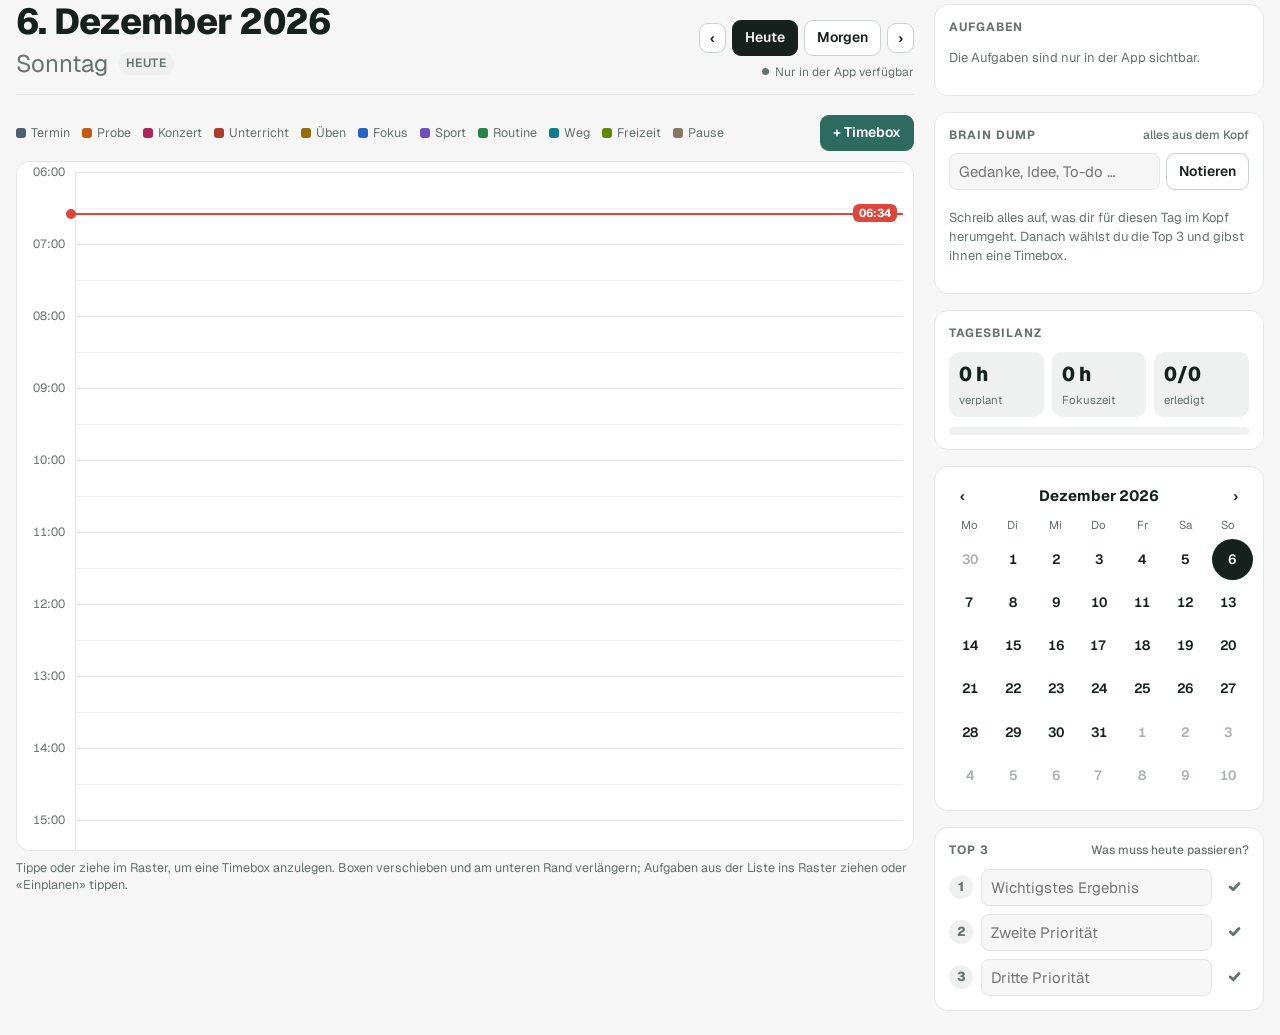
==== planer.html @ 7496f607 "Zentrale: Reiter Briefing und Planer (Timeboxing) Co-Authored-By: Claude Opus 5.5 <noreply@anthropic" ====
<!doctype html><html lang="de-CH"><head><meta charset=utf8><meta name=viewport content="width=device-width,initial-scale=1,viewport-fit=cover"><style>:root{color-scheme:light;box-sizing:border-box;padding-top:env(safe-area-inset-top,0px);padding-bottom:env(safe-area-inset-bottom,0px)}html{scroll-padding-top:env(safe-area-inset-top,0px)}body{margin:0;padding:0;font:14px -apple-system,BlinkMacSystemFont,sans-serif;background:#fff;color:#000}img{max-width:100%}[hidden]:not([hidden=until-found i]){display:none!important}</style></head><body>
<title>Planer</title>
<meta name="claude:viewport-fit-sides" content="cover">
<link rel="stylesheet" href="https://fonts.googleapis.com/css2?family=Geist:wght@400;500;600;700;800&display=swap">
<style>
/* Layout: Kalender-Spalte (Tagesraster) links, Planungs-Spalte (Prioritäten, Aufgaben, Bilanz) rechts; mobil gestapelt */
:root{
  --bg:#f5f4f2; --panel:#ffffff; --panel-2:#efedea; --line:#e4e1dc; --line-strong:#cdc8c0;
  --fg:#1d1b18; --muted:#776f66; --accent:#d9661c; --accent-fg:#ffffff; --now:#e0443a; --ring:#2f6fd6;
  --k-termin:#c55a12; --k-termin-bg:#fbe5d2;
  --k-fokus:#2563c9;  --k-fokus-bg:#dde8fb;
  --k-admin:#6d4fc0;  --k-admin-bg:#e9e2f8;
  --k-routine:#26814b;--k-routine-bg:#d8efe0;
  --k-pause:#86785f;  --k-pause-bg:#eee7da;
  --k-weg:#0e7d8c;    --k-weg-bg:#d4edf0;
  --k-konzert:#b0245a;--k-konzert-bg:#f7dbe6;
  --k-ueben:#946c00;  --k-ueben-bg:#f6ebc6;
  --k-unterricht:#b03a2e;--k-unterricht-bg:#f8dcd8;
  --k-freizeit:#5f8a00;--k-freizeit-bg:#e6f2c8;
  --k-kalender:#4f5d75;--k-kalender-bg:#e3e7ee;
  --p1:#d1453b; --p2:#e08a1e; --p3:#3a78d6;
  --shadow:0 10px 40px rgba(30,20,10,.18);
  --f-ui:-apple-system,"SF Pro Text",BlinkMacSystemFont,"Figtree","Segoe UI",system-ui,sans-serif;
  --f-display:"Figtree",-apple-system,"SF Pro Display",system-ui,sans-serif;
}
@media (prefers-color-scheme: dark){:root:not([data-theme="light"]){
  --bg:#1b1918; --panel:#232120; --panel-2:#2c2927; --line:#34302e; --line-strong:#4a4441;
  --fg:#f3efea; --muted:#9d958c; --accent:#f08a3e; --accent-fg:#1b1918; --now:#ff5a4c; --ring:#7fb0ff;
  --k-termin:#f59e52; --k-termin-bg:#47301d;
  --k-fokus:#86b4ff;  --k-fokus-bg:#1f2e4a;
  --k-admin:#b9a2f7;  --k-admin-bg:#33294d;
  --k-routine:#74d39b;--k-routine-bg:#1c3727;
  --k-pause:#d2c4aa;  --k-pause-bg:#38322a;
  --k-weg:#5ccfdb;    --k-weg-bg:#163a3e;
  --k-konzert:#ff8db4;--k-konzert-bg:#4a1f31;
  --k-ueben:#f2c94c;  --k-ueben-bg:#3d3216;
  --k-unterricht:#ff8a7a;--k-unterricht-bg:#4a221d;
  --k-freizeit:#b8e05a;--k-freizeit-bg:#2f3a16;
  --k-kalender:#aebbd3;--k-kalender-bg:#2a3140;
  --p1:#ff6b60; --p2:#f5a742; --p3:#7fb0ff;
  --shadow:0 10px 40px rgba(0,0,0,.5);
  color-scheme:dark;
}}
:root[data-theme="dark"]{
  --bg:#1b1918; --panel:#232120; --panel-2:#2c2927; --line:#34302e; --line-strong:#4a4441;
  --fg:#f3efea; --muted:#9d958c; --accent:#f08a3e; --accent-fg:#1b1918; --now:#ff5a4c; --ring:#7fb0ff;
  --k-termin:#f59e52; --k-termin-bg:#47301d;
  --k-fokus:#86b4ff;  --k-fokus-bg:#1f2e4a;
  --k-admin:#b9a2f7;  --k-admin-bg:#33294d;
  --k-routine:#74d39b;--k-routine-bg:#1c3727;
  --k-pause:#d2c4aa;  --k-pause-bg:#38322a;
  --k-weg:#5ccfdb;    --k-weg-bg:#163a3e;
  --k-konzert:#ff8db4;--k-konzert-bg:#4a1f31;
  --k-ueben:#f2c94c;  --k-ueben-bg:#3d3216;
  --k-unterricht:#ff8a7a;--k-unterricht-bg:#4a221d;
  --k-freizeit:#b8e05a;--k-freizeit-bg:#2f3a16;
  --k-kalender:#aebbd3;--k-kalender-bg:#2a3140;
  --p1:#ff6b60; --p2:#f5a742; --p3:#7fb0ff;
  --shadow:0 10px 40px rgba(0,0,0,.5);
  color-scheme:dark;
}
*{box-sizing:border-box}
html,body{background:var(--bg);color:var(--fg)}
body{font-family:var(--f-ui);font-size:15px;line-height:1.4;
  padding-left:max(16px,env(safe-area-inset-left,0px));padding-right:max(16px,env(safe-area-inset-right,0px));padding-block:16px 40px}
button,input,textarea,select{font:inherit;color:inherit}
button{cursor:pointer}
:focus-visible{outline:2px solid var(--ring);outline-offset:2px}
.tnum{font-variant-numeric:tabular-nums}

.app{max-width:1320px;margin:0 auto;display:grid;gap:20px;
  grid-template-columns:minmax(0,1fr);grid-template-areas:"head" "prio" "plan" "side"}
@media (min-width:900px){
  .app{grid-template-columns:minmax(0,1fr) 330px;grid-template-areas:"head side" "plan side";grid-template-rows:auto 1fr;align-items:start}
  .prio-slot-mobile{display:none}
}

.head{grid-area:head;display:flex;flex-wrap:wrap;align-items:flex-end;justify-content:space-between;gap:12px 20px;padding-bottom:14px;border-bottom:1px solid var(--line)}
.date-big{font-family:var(--f-display);font-weight:800;font-size:clamp(30px,5vw,46px);letter-spacing:-.02em;line-height:1.02;margin:0;text-wrap:balance}
.weekday{font-size:clamp(18px,2.4vw,24px);color:var(--muted);margin-top:6px;display:flex;align-items:center;gap:10px;flex-wrap:wrap}
.chip{font-size:12px;font-weight:600;letter-spacing:.04em;text-transform:uppercase;padding:3px 8px;border-radius:999px;background:var(--panel-2);color:var(--muted)}
.chip.tomorrow{background:var(--k-termin-bg);color:var(--k-termin)}
.nav{display:flex;gap:6px;align-items:center;flex-wrap:wrap}
.btn{border:1px solid var(--line-strong);background:var(--panel);border-radius:9px;padding:7px 12px;font-weight:600;font-size:14px}
.btn:hover{background:var(--panel-2)}
.btn.icon{padding:7px 10px;line-height:1}
.btn.primary{background:var(--accent);border-color:var(--accent);color:var(--accent-fg)}
.btn.primary:hover{filter:brightness(1.06);background:var(--accent)}
.btn.ghost{border-color:transparent;background:transparent}
.btn.ghost:hover{background:var(--panel-2)}
.btn.danger{color:var(--now)}
.btn.active{background:var(--fg);color:var(--bg);border-color:var(--fg)}
.sync{font-size:12px;color:var(--muted);display:flex;align-items:center;gap:6px;width:100%;justify-content:flex-end}
.sync i{width:7px;height:7px;border-radius:50%;background:var(--k-routine);display:inline-block}
.sync.saving i{background:var(--k-termin)} .sync.local i{background:var(--muted)}

/* Tagesraster */
.plan{grid-area:plan;min-width:0}
.plan-bar{display:flex;justify-content:space-between;align-items:center;gap:10px;flex-wrap:wrap;margin-bottom:10px}
.legend{display:flex;gap:12px;flex-wrap:wrap;font-size:12.5px;color:var(--muted)}
.legend span{display:inline-flex;align-items:center;gap:5px}
.legend b{width:10px;height:10px;border-radius:3px;display:inline-block}
.tl-scroll{background:var(--panel);border:1px solid var(--line);border-radius:14px;position:relative}
@media (min-width:900px){.tl-scroll{height:calc(100dvh - 210px);min-height:440px;overflow-y:auto;overscroll-behavior:contain}}
.tl{display:grid;grid-template-columns:58px minmax(0,1fr);position:relative;padding:10px 10px 14px 0}
.hours{position:relative}
.hours div{position:absolute;right:10px;font-size:12px;color:var(--muted);transform:translateY(-50%)}
.area{position:relative;border-left:1px solid var(--line);
  background-image:linear-gradient(to bottom,var(--line) 1px,transparent 1px),linear-gradient(to bottom,transparent 0,transparent 50%,var(--panel-2) 50%,var(--panel-2) calc(50% + 1px),transparent calc(50% + 1px));
  background-size:100% var(--hour),100% var(--hour);cursor:cell;touch-action:pan-y}
.area.drop{outline:2px dashed var(--accent);outline-offset:-2px}
.box{position:absolute;border-radius:7px;padding:4px 8px 4px 11px;overflow:hidden;cursor:grab;user-select:none;
  background:var(--kbg);color:var(--kc);border:1px solid color-mix(in srgb,var(--kc) 22%,transparent);
  display:flex;flex-direction:column;gap:1px;transition:box-shadow .15s}
.box::before{content:"";position:absolute;left:3px;top:4px;bottom:4px;width:3px;border-radius:2px;background:var(--kc)}
.box:hover{box-shadow:0 2px 10px rgba(0,0,0,.12)}
.box.dragging{cursor:grabbing;box-shadow:var(--shadow);z-index:5;opacity:.95}
.box.k-termin{--kc:var(--k-termin);--kbg:var(--k-termin-bg)}
.box.k-fokus{--kc:var(--k-fokus);--kbg:var(--k-fokus-bg)}
.box.k-admin{--kc:var(--k-admin);--kbg:var(--k-admin-bg)}
.box.k-routine{--kc:var(--k-routine);--kbg:var(--k-routine-bg)}
.box.k-konzert{--kc:var(--k-konzert);--kbg:var(--k-konzert-bg)}
.box.k-ueben{--kc:var(--k-ueben);--kbg:var(--k-ueben-bg)}
.box.k-unterricht{--kc:var(--k-unterricht);--kbg:var(--k-unterricht-bg)}
.box.k-kalender{--kc:var(--k-kalender);--kbg:var(--k-kalender-bg)}
.box.k-freizeit{--kc:var(--k-freizeit);--kbg:var(--k-freizeit-bg)}
.box.k-weg{--kc:var(--k-weg);--kbg:var(--k-weg-bg)}
.box.k-pause{--kc:var(--k-pause);--kbg:var(--k-pause-bg);background-image:repeating-linear-gradient(135deg,transparent 0 6px,color-mix(in srgb,var(--kc) 10%,transparent) 6px 7px)}
.box .row1{display:flex;align-items:flex-start;gap:6px;min-width:0}
.box .t{font-weight:700;font-size:14px;line-height:1.25;min-width:0;overflow:hidden;text-overflow:ellipsis;flex:1}
.box .tm{font-size:12.5px;opacity:.85;white-space:nowrap}
.box.short{flex-direction:row;align-items:center;gap:8px;padding-block:0}
.box.short .row1{flex:1;align-items:center}
.box.short .t{white-space:nowrap;font-size:13px}
.box.short .tm{font-size:11.5px}
.box.done .t{text-decoration:line-through;opacity:.65}
.box.done{filter:saturate(.6)}
.chk{flex:none;width:17px;height:17px;border-radius:50%;border:1.6px solid var(--kc);background:transparent;padding:0;display:grid;place-items:center;margin-top:1px}
.box.short .chk{margin-top:0;width:15px;height:15px}
.chk svg{width:10px;height:10px;opacity:0}
.box.done .chk{background:var(--kc)} .box.done .chk svg{opacity:1;color:var(--kbg)}
.rz,.rzt{position:absolute;left:0;right:0;height:9px;cursor:ns-resize;z-index:2}
.rz{bottom:-2px}.rzt{top:-2px}
.rz::after{content:"";position:absolute;left:50%;bottom:3px;width:22px;height:3px;margin-left:-11px;border-radius:2px;background:var(--kc);opacity:0;transition:opacity .15s}
.box:hover .rz::after{opacity:.55}
.box .x{position:absolute;top:3px;right:3px;width:20px;height:20px;border:0;border-radius:6px;background:var(--panel);color:var(--kc);font-size:13px;line-height:20px;padding:0;opacity:0;transition:opacity .15s;z-index:3}
.box:hover .x,.box:focus-within .x{opacity:.9}
.box .x:hover{opacity:1;background:var(--now);color:#fff}
.box.short .x{top:50%;margin-top:-10px}
@media (hover:none){.box .x{display:none}}
.sel{position:absolute;left:4px;right:4px;border-radius:7px;background:color-mix(in srgb,var(--accent) 18%,transparent);border:1.5px dashed var(--accent);pointer-events:none;font-size:12px;font-weight:700;color:var(--accent);padding:3px 8px}
.now{position:absolute;left:-5px;right:0;height:0;border-top:2px solid var(--now);pointer-events:none;z-index:4}
.now::before{content:"";position:absolute;left:-5px;top:-6px;width:10px;height:10px;border-radius:50%;background:var(--now)}
.now-lbl{position:absolute;right:6px;transform:translateY(-50%);font-size:11.5px;font-weight:700;color:#fff;background:var(--now);border-radius:6px;padding:1px 6px;z-index:4}
.allday{display:flex;flex-wrap:wrap;gap:6px;align-items:center;margin-bottom:10px;font-size:13px}
.allday b{font-size:11.5px;letter-spacing:.06em;text-transform:uppercase;color:var(--muted);font-weight:700;margin-right:2px}
.allday span{background:var(--k-kalender-bg);color:var(--k-kalender);border-radius:6px;padding:3px 8px;font-weight:600}
.box .tt{font-size:10px;font-weight:800;letter-spacing:.05em;opacity:.7;flex:none;margin-top:2px}
.box.short .tt{margin-top:0}
.hint{font-size:12.5px;color:var(--muted);margin-top:8px}

/* Seitenspalte */
.side{grid-area:side;display:flex;flex-direction:column;gap:16px;min-width:0}
@media (min-width:900px){.side{position:sticky;top:env(safe-area-inset-top,0px)}}
.card{background:var(--panel);border:1px solid var(--line);border-radius:14px;padding:14px}
.card h2{font-size:12px;letter-spacing:.08em;text-transform:uppercase;color:var(--muted);margin:0 0 10px;font-weight:700;display:flex;justify-content:space-between;align-items:center;gap:8px}
.card h2 small{letter-spacing:0;text-transform:none;font-weight:500;font-size:12px}
.mini{display:grid;grid-template-columns:repeat(7,1fr);gap:2px;text-align:center}
.mini .wd{font-size:11.5px;color:var(--muted);padding-bottom:4px}
.mini button{border:0;background:transparent;border-radius:50%;aspect-ratio:1;max-width:100%;font-size:13.5px;font-weight:600;position:relative;padding:0}
.mini button:hover{background:var(--panel-2)}
.mini button.out{color:var(--muted);opacity:.55}
.mini button.today{color:var(--now)}
.mini button.sel{background:var(--fg);color:var(--bg)}
.mini button.has::after{content:"";position:absolute;left:50%;bottom:3px;width:4px;height:4px;margin-left:-2px;border-radius:50%;background:var(--accent)}
.mini button.sel.has::after{background:var(--bg)}
.mini-head{display:flex;justify-content:space-between;align-items:center;margin-bottom:6px;font-weight:700}

.prio-list{display:flex;flex-direction:column;gap:8px}
.prio{display:flex;align-items:center;gap:8px}
.prio .n{flex:none;width:24px;height:24px;border-radius:50%;display:grid;place-items:center;font-weight:800;font-size:13px;background:var(--panel-2);color:var(--muted)}
.prio.filled .n{background:var(--accent);color:var(--accent-fg)}
.prio.done .n{background:var(--k-routine);color:var(--panel)}
.prio input[type=text]{flex:1;min-width:0;border:1px solid var(--line);background:var(--bg);border-radius:8px;padding:7px 9px}
.prio.done input[type=text]{text-decoration:line-through;color:var(--muted)}
.mini-act{border:0;background:transparent;color:var(--muted);border-radius:7px;padding:5px 7px;font-size:12.5px;font-weight:600;white-space:nowrap}
.mini-act:hover{background:var(--panel-2);color:var(--fg)}
.mini-act svg{width:15px;height:15px;vertical-align:-3px}

.tasks{display:flex;flex-direction:column;gap:2px;max-height:330px;overflow-y:auto;margin:0 -6px;padding:0 6px}
.tbox{max-height:min(520px,60vh);overflow-y:auto;margin:0 -6px;padding:0 6px}
.tsearch{display:flex;gap:6px;margin-bottom:8px}
.tsearch input{flex:1;min-width:0;border:1px solid var(--line);background:var(--bg);border-radius:8px;padding:7px 9px}
.tgrp{border-top:1px solid var(--line)}
.tgrp:first-child{border-top:0}
.tgrp summary{list-style:none;cursor:pointer;display:flex;justify-content:space-between;align-items:center;gap:8px;padding:8px 2px;font-weight:700;font-size:13.5px;position:sticky;top:0;background:var(--panel);z-index:1}
.tgrp summary::-webkit-details-marker{display:none}
.tgrp summary::before{content:"›";display:inline-block;width:10px;color:var(--muted);transition:transform .15s}
.tgrp[open] summary::before{transform:rotate(90deg)}
.tgrp summary b{flex:1;font-weight:700}
.tgrp summary small{color:var(--muted);font-weight:600;font-size:12px}
.tgrp.due summary b{color:var(--now)}
.tgrp .task{padding-left:14px}
.task .meta .sec{color:var(--muted)}
.task{display:flex;align-items:center;gap:8px;padding:7px 4px;border-bottom:1px solid var(--line);min-width:0}
.task:last-child{border-bottom:0}
.task[draggable=true]{cursor:grab}
.task .flag{flex:none;width:8px;height:8px;border-radius:50%;background:var(--line-strong)}
.task .flag.p1{background:var(--p1)}.task .flag.p2{background:var(--p2)}.task .flag.p3{background:var(--p3)}
.task .tx{flex:1;min-width:0}
.task .tx div{overflow:hidden;text-overflow:ellipsis;white-space:nowrap;font-size:14px}
.task .meta{font-size:11.5px;color:var(--muted)}
.task .meta .od{color:var(--now);font-weight:600}
.task.planned .tx div{color:var(--muted)}
.ok-tag{font-size:11.5px;font-weight:700;color:var(--k-routine);white-space:nowrap}
.note{font-size:13px;color:var(--muted);line-height:1.45}
.note.err{color:var(--fg)}
.note .btn{margin-top:8px}
.dump-add{display:flex;gap:6px;margin-bottom:6px}
.dump-add input{flex:1;min-width:0;border:1px solid var(--line);background:var(--bg);border-radius:8px;padding:7px 9px}

.stats{display:grid;grid-template-columns:repeat(3,1fr);gap:8px}
.stat{background:var(--panel-2);border-radius:10px;padding:8px 10px}
.stat b{display:block;font-size:20px;font-weight:800;font-family:var(--f-display)}
.stat span{font-size:11.5px;color:var(--muted)}
.bar{display:flex;height:8px;border-radius:4px;overflow:hidden;background:var(--panel-2);margin-top:10px}
.bar i{display:block;height:100%}

/* Editor */
.ov{position:fixed;inset:0;background:rgba(10,8,6,.42);display:grid;place-items:center;z-index:50;
  padding:max(16px,env(safe-area-inset-top,0px)) max(16px,env(safe-area-inset-right,0px)) max(16px,env(safe-area-inset-bottom,0px)) max(16px,env(safe-area-inset-left,0px))}
.sheet{background:var(--panel);border:1px solid var(--line);border-radius:16px;box-shadow:var(--shadow);width:100%;max-width:440px;padding:18px;display:flex;flex-direction:column;gap:12px;max-height:100%;overflow-y:auto}
.sheet h3{margin:0;font-family:var(--f-display);font-size:19px}
.sheet label{font-size:12px;font-weight:700;letter-spacing:.06em;text-transform:uppercase;color:var(--muted);display:block;margin-bottom:4px}
.sheet input[type=text],.sheet input[type=time],.sheet textarea{width:100%;border:1px solid var(--line-strong);background:var(--bg);border-radius:9px;padding:9px 10px}
.sheet textarea{min-height:64px;resize:vertical}
.two{display:grid;grid-template-columns:1fr 1fr;gap:10px}
.kinds{display:flex;flex-wrap:wrap;gap:6px}
.kinds button{border:1.5px solid var(--line-strong);background:var(--bg);border-radius:999px;padding:5px 11px;font-size:13px;font-weight:600;display:inline-flex;align-items:center;gap:6px}
.kinds button b{width:9px;height:9px;border-radius:50%}
.kinds button[aria-pressed=true]{border-color:var(--fg);background:var(--panel-2)}
.sheet .acts{display:flex;justify-content:space-between;gap:8px;flex-wrap:wrap;margin-top:4px}
.sheet .acts div{display:flex;gap:8px}
.dur{font-size:12.5px;color:var(--muted)}
.check-row{display:flex;align-items:center;gap:8px;font-size:14px}
.toast .undo{margin-left:12px;background:transparent;border:0;color:var(--accent);font-weight:800;padding:0}
.quick{display:flex;flex-wrap:wrap;gap:6px;align-items:center}
.quick span{font-size:12px;color:var(--muted);min-width:64px}
.quick button{border:1px solid var(--line-strong);background:var(--bg);border-radius:7px;padding:4px 9px;font-size:13px;font-weight:600}
.quick button:hover{background:var(--panel-2)}
.toast{position:fixed;left:50%;transform:translateX(-50%);bottom:calc(20px + env(safe-area-inset-bottom,0px));background:var(--fg);color:var(--bg);padding:9px 14px;border-radius:10px;font-size:14px;font-weight:600;z-index:60;box-shadow:var(--shadow);max-width:calc(100% - 32px)}
@media (prefers-reduced-motion:reduce){*{transition:none!important}}

/* Morgenbriefing (über dem Raster) */
.brief{background:var(--panel);border:1px solid var(--line);border-radius:14px;margin-bottom:16px;overflow:hidden}
.brief-head{display:flex;align-items:flex-start;gap:12px;padding:16px 16px 12px;cursor:pointer}
.brief-head .lbl{font-size:12px;letter-spacing:.08em;text-transform:uppercase;color:var(--accent);font-weight:800;margin-bottom:4px}
.brief-head h2{font-family:var(--f-display);font-size:clamp(19px,2.4vw,24px);font-weight:800;letter-spacing:-.01em;line-height:1.2;margin:0;text-wrap:balance}
.brief-head p{margin:6px 0 0;color:var(--muted);font-size:14px;line-height:1.45}
.brief-tog{flex:none;border:0;background:var(--panel-2);border-radius:8px;width:30px;height:30px;font-size:15px;color:var(--muted);transition:transform .15s}
.brief.closed .brief-tog{transform:rotate(-90deg)}
.brief.closed .brief-body{display:none}
.brief-body{padding:0 16px 16px;display:flex;flex-direction:column;gap:16px}
.parts{display:grid;grid-template-columns:repeat(3,minmax(0,1fr));gap:10px}
.part{background:var(--panel-2);border-radius:10px;padding:10px 12px}
.part b{display:block;font-size:13px;margin-bottom:3px}
.part span{font-size:13px;color:var(--muted);line-height:1.4}
@media (max-width:640px){.parts{grid-template-columns:1fr}}
.brief h3{font-size:12px;letter-spacing:.08em;text-transform:uppercase;color:var(--muted);margin:0 0 6px;font-weight:700;display:flex;justify-content:space-between;align-items:center;gap:8px}
.brief h3 small{letter-spacing:0;text-transform:none;font-weight:500}
.bitem{display:flex;align-items:flex-start;gap:10px;padding:9px 0;border-top:1px solid var(--line)}
.bitem:first-of-type{border-top:0}
.bitem .src{flex:none;font-size:10.5px;font-weight:800;letter-spacing:.05em;border-radius:5px;padding:2px 6px;margin-top:2px;background:var(--k-admin-bg);color:var(--k-admin)}
.bitem .src.td{background:var(--k-termin-bg);color:var(--k-termin)}
.bitem .tx{flex:1;min-width:0}
.bitem .tx b{display:block;font-size:14.5px;font-weight:600}
.bitem .tx span{display:block;font-size:13px;color:var(--muted);line-height:1.4;margin-top:2px}
.bitem .tx span .due{display:inline;margin:0}
.bitem .tx a{color:var(--muted);text-decoration:underline;text-decoration-color:var(--line-strong);text-underline-offset:2px}
.bitem .due{color:var(--now);font-weight:600}
.bitem.planned .tx b{color:var(--muted)}
.bitem .acts2{display:flex;gap:2px;flex:none;align-items:center}
.brief-cta{display:flex;flex-wrap:wrap;gap:8px;align-items:center;background:var(--k-fokus-bg);border-radius:12px;padding:12px 14px}
.brief-cta p{flex:1;min-width:200px;margin:0;font-size:13.5px;color:var(--fg);line-height:1.45}
.pills{display:flex;flex-wrap:wrap;gap:6px}
.pills span{font-size:12.5px;background:var(--panel-2);border-radius:6px;padding:3px 8px;color:var(--muted)}
.pills span b{color:var(--fg);font-weight:600}
.brief-meta{font-size:12px;color:var(--muted)}
/* App «Zentrale»: gleiche Grundfarben und Schrift wie die übrigen Reiter */
:root{--bg:#f5f6f5;--panel:#fff;--panel-2:#eef1ef;--line:#e2e7e4;--line-strong:#cbd3cf;--fg:#16201c;--muted:#66726d;--accent:#2c6b5e;--accent-fg:#fff;
  --f-ui:"Geist",ui-sans-serif,system-ui,-apple-system,sans-serif;--f-display:"Geist",ui-sans-serif,system-ui,-apple-system,sans-serif}
@media (prefers-color-scheme: dark){:root:not([data-theme="light"]){--bg:#101513;--panel:#161c1a;--panel-2:#1d2522;--line:#24302c;--line-strong:#34413c;--fg:#e5ebe8;--muted:#8d9894;--accent:#7cc0ae;--accent-fg:#101513}}
body{padding-block:4px 24px}
.date-big{font-size:clamp(24px,4vw,36px)}
body.v-brief .plan-bar,body.v-brief #allday,body.v-brief .tl-scroll,body.v-brief #hint,body.v-brief .side{display:none!important}
body.v-brief .app{grid-template-columns:minmax(0,1fr);grid-template-areas:"head" "plan";max-width:860px}
body.v-plan #brief{display:none}
</style>

<div class="app">
  <header class="head">
    <div>
      <h1 class="date-big tnum" id="dateBig"></h1>
      <div class="weekday"><span id="weekday"></span><span class="chip" id="dayChip" hidden></span></div>
    </div>
    <div style="display:flex;flex-direction:column;gap:8px;align-items:flex-end">
      <div class="nav">
        <button class="btn icon" id="prevDay" aria-label="Vorheriger Tag">‹</button>
        <button class="btn" id="goToday">Heute</button>
        <button class="btn" id="goTomorrow">Morgen</button>
        <button class="btn icon" id="nextDay" aria-label="Nächster Tag">›</button>
      </div>
      <div class="sync local" id="sync"><i></i><span>Lokal gespeichert</span></div>
    </div>
  </header>

  <div class="prio-slot-mobile" style="grid-area:prio"></div>

  <section class="plan">
    <div id="brief"></div>
    <div class="plan-bar">
      <div class="legend" id="legend"></div>
      <div style="display:flex;gap:6px">
        <button class="btn ghost" id="copyRoutines" hidden>Routinen vom Vortag</button>
        <button class="btn primary" id="newBox">+ Timebox</button>
      </div>
    </div>
    <div class="allday" id="allday" hidden></div>
    <div class="tl-scroll" id="tlScroll">
      <div class="tl">
        <div class="hours" id="hours"></div>
        <div class="area" id="area"></div>
      </div>
    </div>
    <p class="hint" id="hint">Tippe oder ziehe im Raster, um eine Timebox anzulegen. Boxen verschieben und am unteren Rand verlängern; Aufgaben aus der Liste ins Raster ziehen oder «Einplanen» tippen.</p>
  </section>

  <aside class="side">
    <div class="card">
      <h2>Aufgaben <small id="taskInfo"></small></h2>
      <div id="taskBody"><p class="note">Aufgaben werden geladen …</p></div>
    </div>
    <div class="card">
      <h2>Brain Dump <small>alles aus dem Kopf</small></h2>
      <form class="dump-add" id="dumpForm"><input type="text" id="dumpNew" placeholder="Gedanke, Idee, To-do …" autocomplete="off"><button class="btn" type="submit">Notieren</button></form>
      <div class="tasks" id="dumpList"></div>
    </div>
    <div class="card">
      <h2>Tagesbilanz</h2>
      <div class="stats" id="stats"></div>
      <div class="bar" id="statBar"></div>
    </div>
    <div class="card">
      <div class="mini-head"><button class="btn ghost icon" id="mPrev" aria-label="Vorheriger Monat">‹</button><span id="mTitle"></span><button class="btn ghost icon" id="mNext" aria-label="Nächster Monat">›</button></div>
      <div class="mini" id="mini"></div>
    </div>
    <div class="prio-slot-desk"></div>
    <div class="card" id="prioCard">
      <h2>Top 3 <small>Was muss heute passieren?</small></h2>
      <div class="prio-list" id="prioList"></div>
    </div>
  </aside>
</div>

<div class="ov" id="ov" hidden>
  <form class="sheet" id="sheet" role="dialog" aria-modal="true" aria-labelledby="edHead">
    <h3 id="edHead">Timebox</h3>
    <div><label for="edTitle">Titel</label><input type="text" id="edTitle" autocomplete="off" placeholder="z. B. Probe Ale8tung vorbereiten"></div>
    <div class="two">
      <div><label for="edStart">Beginn</label><input type="time" id="edStart" step="300"></div>
      <div><label for="edEnd">Ende</label><input type="time" id="edEnd" step="300"></div>
    </div>
    <div class="dur tnum" id="edDur"></div>
    <div class="quick" id="edMove"><span>Verschieben</span><button type="button" data-mv="-60">−1 h</button><button type="button" data-mv="-15">−15</button><button type="button" data-mv="15">+15</button><button type="button" data-mv="60">+1 h</button></div>
    <div class="quick" id="edLen"><span>Dauer</span><button type="button" data-len="15">15′</button><button type="button" data-len="30">30′</button><button type="button" data-len="45">45′</button><button type="button" data-len="60">1 h</button><button type="button" data-len="90">1½ h</button><button type="button" data-len="120">2 h</button></div>
    <div><label>Art</label><div class="kinds" id="edKinds"></div></div>
    <div><label for="edNote">Notiz</label><textarea id="edNote" placeholder="Was genau ist das Ergebnis dieser Box?"></textarea></div>
    <label class="check-row" style="text-transform:none;letter-spacing:0;font-weight:500;color:var(--fg);font-size:14px"><input type="checkbox" id="edDone"> Erledigt</label>
    <div id="edTodo" hidden></div>
    <div class="acts">
      <div><button type="button" class="btn danger ghost" id="edDel">Löschen</button><button type="button" class="btn ghost" id="edDup">Duplizieren</button></div>
      <div><button type="button" class="btn" id="edCancel">Abbrechen</button><button type="submit" class="btn primary" id="edSave">Speichern</button></div>
    </div>
  </form>
</div>
<div class="toast" id="toast" hidden></div>

<script>
(() => {
const VIEW = new URLSearchParams(location.search).get('v') === 'brief' ? 'brief' : 'plan';
document.body.classList.add('v-' + VIEW);
const P = window.parent !== window ? window.parent : null;
const ST = P && P.Store ? P.Store : null;
const notify = () => { try { P && P.dispatchEvent(new CustomEvent('store:change', {detail: {from: VIEW}})); } catch(_) {} };
const KINDS = [
  {id:'kalender', label:'Termin'},
  {id:'termin', label:'Probe'},
  {id:'konzert', label:'Konzert'},
  {id:'unterricht', label:'Unterricht'},
  {id:'ueben', label:'Üben'},
  {id:'fokus', label:'Fokus'},
  {id:'admin', label:'Sport'},
  {id:'routine', label:'Routine'},
  {id:'weg', label:'Weg'},
  {id:'freizeit', label:'Freizeit'},
  {id:'pause', label:'Pause'}
];
const DAY_START = 6*60, DAY_END = 23*60, PPM = 1.2, SNAP = 15;
const WD = ['Sonntag','Montag','Dienstag','Mittwoch','Donnerstag','Freitag','Samstag'];
const MON = ['Januar','Februar','März','April','Mai','Juni','Juli','August','September','Oktober','November','Dezember'];
const CHECK = '<svg viewBox="0 0 12 12" fill="none" stroke="currentColor" stroke-width="2.2" stroke-linecap="round" stroke-linejoin="round"><path d="M2.5 6.3 5 8.6 9.6 3.6"/></svg>';
const $ = id => document.getElementById(id);
const esc = s => String(s ?? '').replace(/[&<>"']/g, c => ({'&':'&amp;','<':'&lt;','>':'&gt;','"':'&quot;',"'":'&#39;'}[c]));
const pad = n => String(n).padStart(2,'0');
const keyOf = d => `${d.getFullYear()}-${pad(d.getMonth()+1)}-${pad(d.getDate())}`;
const dateOf = k => { const [y,m,d] = k.split('-').map(Number); return new Date(y, m-1, d); };
const addDays = (k, n) => { const d = dateOf(k); d.setDate(d.getDate()+n); return keyOf(d); };
const todayKey = () => keyOf(new Date());
const hm = m => `${pad(Math.floor(m/60))}:${pad(m%60)}`;
const toMin = s => { if (!s) return null; const [h,m] = s.split(':').map(Number); return h*60+m; };
const nowMin = () => { const d = new Date(); return d.getHours()*60 + d.getMinutes(); };
const snap = m => Math.round(m/SNAP)*SNAP;
const clamp = (v,a,b) => Math.max(a, Math.min(b, v));
const uid = () => Math.random().toString(36).slice(2,10);
const durTxt = m => m < 60 ? `${m} min` : (m%60 ? `${Math.floor(m/60)} h ${m%60} min` : `${m/60} h`);
const emptyDay = () => ({boxes:[], prio:[{t:'',d:false},{t:'',d:false},{t:'',d:false}], dump:[]});
const clone = o => JSON.parse(JSON.stringify(o));

// ---------- State ----------
const S = {
  key: null, view: null, days: {},
  db: null, uid: null, col: null,
  mcp: undefined, projects: {}, sections: {}, tasks: null, taskErr: null, taskStoredAt: null, unwatch: null,
  editing: null, dragging: false, pendingRender: false, tt: null, briefs: {}
};
const LS_BRIEF = 'tbx-briefs-v1';
try { const c = JSON.parse(localStorage.getItem(LS_BRIEF) || '{}'); if (c && typeof c === 'object') S.briefs = c; } catch(e) {}
const LS = 'tbx-days-v1';
try { const c = JSON.parse(localStorage.getItem(LS) || '{}'); if (c && typeof c === 'object') S.days = c; } catch(e) {}

function initialKey(){
  const h = (location.hash || '').slice(1);
  if (/^\d{4}-\d{2}-\d{2}$/.test(h)) return h;
  if (h === 'morgen') return addDays(todayKey(), 1);
  if (h === 'heute') return todayKey();
  return new Date().getHours() >= 18 ? addDays(todayKey(), 1) : todayKey();
}
S.key = initialKey(); S.view = S.key.slice(0,7);

function day(k = S.key){
  if (!S.days[k]) S.days[k] = emptyDay();
  const d = S.days[k];
  d.boxes ||= []; d.dump ||= []; d.prio ||= emptyDay().prio;
  while (d.prio.length < 3) d.prio.push({t:'',d:false});
  return d;
}
const hasPlan = k => { const d = S.days[k]; return !!d && ((d.boxes||[]).length || (d.prio||[]).some(p => p.t)); };

// ---------- Saving ----------
const timers = {}, chains = {}, dirty = new Set();
function setSync(mode, text){ const el = $('sync'); el.className = 'sync ' + mode; S.syncText = text; el.querySelector('span').textContent = text + ttSuffix(); }
function ttSuffix(){
  if (!S.tt || !S.tt.syncedAt) return '';
  const d = new Date(S.tt.syncedAt); if (isNaN(d)) return '';
  const same = keyOf(d) === todayKey();
  return ' · TimeTree ' + (same ? 'heute ' : d.getDate() + '.' + (d.getMonth()+1) + '. ') + d.toLocaleTimeString('de-CH',{hour:'2-digit',minute:'2-digit'});
}
// TimeTree-Termine in die Tage übernehmen (idempotent)
function classify(t){
  const x = t.toLowerCase();
  if (/konzert/.test(x)) return 'konzert';
  if (/probe|audition|register/.test(x)) return 'termin';
  if (/unterricht|lektion|schnupper/.test(x)) return 'unterricht';
  if (/üben|ueben/.test(x)) return 'ueben';
  if (/fitness|sport|joggen|laufen|velo|schwimm|gym/.test(x)) return 'admin';
  if (/^weg\b|fahrt|reise/.test(x)) return 'weg';
  if (/zmorge|zmittag|znacht|frühstück|mittagessen|abendessen/.test(x)) return 'routine';
  if (/hochzig|hochzeit|geburi|geburtstag|ferien|party|fest\b/.test(x)) return 'freizeit';
  return 'kalender';
}
function mergeTT(){
  const f = S.tt; if (!f || !f.from || !f.to || !Array.isArray(f.events)) return false;
  const byDay = {};
  for (const e of f.events) if (!e.ad && typeof e.s === 'number') (byDay[e.d] ||= []).push(e);
  let any = false;
  for (let k = f.from; k <= f.to; k = addDays(k, 1)) {
    const evs = byDay[k] || [];
    if (!evs.length && !(S.days[k] && (S.days[k].boxes||[]).some(b => b.tt))) continue;
    const d = day(k), hidden = new Set(d.ttHidden || []), ids = new Set(evs.map(e => e.id));
    let ch = false;
    const before = d.boxes.length;
    d.boxes = d.boxes.filter(b => !b.tt || ids.has(b.tt));
    if (d.boxes.length !== before) ch = true;
    for (const e of evs) {
      const s = clamp(e.s, DAY_START, DAY_END - 5), en = clamp(Math.max(e.e, e.s + 5), s + 5, DAY_END);
      const b = d.boxes.find(x => x.tt === e.id);
      if (b) {
        if (b.ttS !== e.s || b.ttE !== e.e || b.ttT !== e.t) { b.start = s; b.end = en; b.title = e.t; b.ttS = e.s; b.ttE = e.e; b.ttT = e.t; ch = true; }
      } else if (!hidden.has(e.id)) {
        d.boxes.push({id: uid(), tt: e.id, ttS: e.s, ttE: e.e, ttT: e.t, title: e.t, start: s, end: en, kind: classify(e.t), note: e.l ? 'Ort: ' + e.l : '', done: false});
        ch = true;
      }
    }
    if (ch) { touch(k); any = true; }
  }
  return any;
}
function cacheLocal(){ try { localStorage.setItem(LS, JSON.stringify(S.days)); } catch(e) {} }
function touch(k = S.key){
  dirty.add(k); cacheLocal();
  clearTimeout(timers[k]);
  setSync(S.col ? 'saving' : 'local', S.col ? 'Speichert …' : 'Lokal gespeichert');
  timers[k] = setTimeout(() => flush(k), 500);
}
function flush(k){
  timers[k] = null;
  chains[k] = (chains[k] || Promise.resolve()).then(async () => {
    if (!ST) { dirty.delete(k); return; }
    try {
      await ST.set('plan:' + k, clone(day(k)));
      if (!timers[k]) dirty.delete(k);
      setSync('', 'Gespeichert');
      notify();
    } catch (e) { setSync('local', 'Nicht gespeichert'); }
  });
}

// ---------- Rendering ----------
function render(){
  if (S.dragging || S.editing) { S.pendingRender = true; return; }
  S.pendingRender = false;
  renderHead(); renderBrief(); renderGrid(); renderMini(); renderPrio(); renderDump(); renderTasks(); renderStats();
}
// ---------- Morgenbriefing ----------
// Dokument "brief-YYYY-MM-DD", geschrieben vom geplanten Morgenlauf (Gmail + Todoist + TimeTree)
const LS_BC = 'tbx-brief-closed';
let briefClosed = {}; try { briefClosed = JSON.parse(localStorage.getItem(LS_BC) || '{}') || {}; } catch(e) {}
const briefPlanned = it => day().boxes.some(b => (it.taskId && b.taskId === it.taskId) || b.title.trim().toLowerCase() === String(it.title||'').trim().toLowerCase());
function briefItem(it, i, src){
  const planned = briefPlanned(it);
  const links = [
    it.link ? `<a href="${esc(it.link)}" target="_blank" rel="noopener">Mail öffnen</a>` : '',
    ''
  ].filter(Boolean).join(' · ');
  const due = /^\d{4}-\d{2}-\d{2}$/.test(it.due || '') ? `<span class="due">bis ${esc(fmtShort(it.due))}</span>` : '';
  return `<div class="bitem${planned?' planned':''}" data-src="${src}" data-i="${i}">
    <span class="src${src==='todo'?' td':''}">${src==='mail'?'MAIL':'TODO'}</span>
    <div class="tx"><b>${esc(it.title)}</b><span>${esc(it.detail||'')}</span>${due||links ? `<span>${[due, links].filter(Boolean).join(' · ')}</span>` : ''}</div>
    <div class="acts2">${planned ? '<span class="ok-tag">eingeplant</span>' : `<button class="mini-act" type="button" data-act="bplan">Einplanen${it.dur ? ' · ' + esc(durTxt(it.dur)) : ''}</button>`}</div>
  </div>`;
}
function renderBrief(){
  const el = $('brief'), b = S.briefs[S.key];
  if (!b) {
    el.innerHTML = S.key === todayKey() ? '<p class="note" style="margin:0 0 12px">Das Morgenbriefing für heute ist noch nicht da – es wird werktags früh automatisch erstellt.</p>' : '';
    return;
  }
  const d = day(), open = VIEW === 'brief' || !(briefClosed[S.key] ?? (d.boxes.length > 0 && !!d.briefApplied));
  const shared = S.tt && Array.isArray(S.tt.shared) ? S.tt.shared.filter(e => e.d === S.key) : [];
  const fit = fitPlan(b), moved = fit.filter(f => f.moved).length, skipped = fit.filter(f => f.start == null).length, ok = fit.filter(f => f.start != null);
  let h =`<div class="brief${open?'':' closed'}">
    <div class="brief-head" id="briefHead"><div style="flex:1;min-width:0"><div class="lbl">Morgenbriefing</div><h2>${esc(b.headline||'')}</h2>${b.lede?`<p>${esc(b.lede)}</p>`:''}</div>
    <button class="brief-tog" type="button" aria-label="Briefing ein- oder ausklappen" aria-expanded="${open}">▾</button></div>
    <div class="brief-body">`;
  // Tagesteile live aus dem Raster (TimeTree + eigene Boxen), damit das Briefing nach Änderungen stimmt
  if (d.boxes.length) h += liveParts(d.boxes);
  else if ((b.parts||[]).length) h += '<div class="parts">' + b.parts.map(p => `<div class="part"><b>${esc(p.when)}</b><span>${esc(p.text)}</span></div>`).join('') + '</div>';
  if ((b.plan||[]).length) h += `<div class="brief-cta"><p>${fit.length
      ? (ok.length
        ? `<b>Vorschlag:</b> ${ok.length} Timebox${ok.length>1?'en':''} in die freien Lücken – ${ok.slice(0,3).map(f => esc(f.p.title) + ' ' + hm(f.start)).join(', ')}${ok.length>3?' …':'.'}`
          + (moved ? ` ${moved} wegen deiner Änderungen im Raster verschoben.` : '')
          + (skipped ? ` ${skipped} passt heute nicht mehr hinein und bleibt in der Aufgabenliste.` : '')
        : 'Der Vorschlag passt nicht mehr in dein Raster – die Aufgaben bleiben in der Liste.')
      : 'Der Vorschlag aus dem Briefing ist im Raster.'}</p>
    ${ok.length ? '<button class="btn primary" type="button" id="briefApply">Tag so planen</button>' : ''}</div>`;
  if ((b.mail||[]).length) h += `<div><h3>Aus deinen Mails <small>${b.mail.length} neu in der App</small></h3>${b.mail.map((it,i) => briefItem(it,i,'mail')).join('')}</div>`;
  if ((b.todo||[]).length) h += `<div><h3>Aus deinen Aufgaben</h3>${b.todo.map((it,i) => briefItem(it,i,'todo')).join('')}</div>`;
  if (shared.length) h += `<div><h3>Zuhause & Sarina</h3><div class="pills">${shared.map(e => `<span>${e.ad ? 'ganztägig' : hm(e.s)} <b>${esc(e.t)}</b></span>`).join('')}</div></div>`;
  if ((b.upcoming||[]).length) h += `<div><h3>Demnächst</h3><div class="pills">${b.upcoming.map(u => `<span>${esc(/^\d{4}-\d{2}-\d{2}$/.test(u.d) ? fmtShort(u.d) : u.d)} <b>${esc(u.t)}</b></span>`).join('')}</div></div>`;
  if (b.generatedAt) h += `<div class="brief-meta">Text erstellt ${esc(new Date(b.generatedAt).toLocaleString('de-CH',{weekday:'short',hour:'2-digit',minute:'2-digit'}))} · Tagesteile und Vorschlag folgen deinem Raster</div>`;
  el.innerHTML = h + '</div></div>';
}
// Vorschlag an das aktuelle Raster anpassen: belegte Zeiten überspringen, sonst nächste freie Lücke gleicher Länge
const PLAN_FROM = 7*60 + 30, PLAN_TO = 21*60 + 30;
function fitPlan(b){
  const busy = day().boxes.map(x => [x.start, x.end]), out = [];
  const free = (s, e) => s >= PLAN_FROM && e <= PLAN_TO && !busy.some(([a, z]) => a < e && z > s);
  for (const p of (b.plan || [])) {
    if (briefPlanned(p) || typeof p.start !== 'number' || typeof p.end !== 'number') continue;
    const len = Math.max(p.end - p.start, SNAP);
    let s = free(p.start, p.start + len) ? p.start : null;
    for (let t = Math.ceil(p.start/SNAP)*SNAP; s == null && t + len <= PLAN_TO; t += SNAP) if (free(t, t + len)) s = t;
    for (let t = PLAN_FROM; s == null && t + len <= PLAN_TO; t += SNAP) if (free(t, t + len)) s = t;
    if (s != null) busy.push([s, s + len]);
    out.push({p, start: s, end: s == null ? null : s + len, moved: s != null && s !== p.start});
  }
  return out;
}
function liveParts(boxes){
  const segs = [['Vormittag', DAY_START, 12*60], ['Nachmittag', 12*60, 17*60], ['Abend', 17*60, DAY_END]];
  const sorted = boxes.slice().sort((a, b) => a.start - b.start);
  const clash = [];
  sorted.forEach((a, i) => sorted.slice(i + 1).forEach(c => { if (c.start < a.end && a.kind !== 'pause' && c.kind !== 'pause') clash.push([a, c]); }));
  const parts = segs.map(([when, from, to]) => {
    const inSeg = sorted.filter(x => x.start >= from && x.start < to);
    const gaps = []; let cur = Math.max(from, PLAN_FROM);
    for (const x of sorted) { if (x.end <= cur) continue; if (x.start >= Math.min(to, PLAN_TO)) break; if (x.start - cur >= 45) gaps.push([cur, x.start]); cur = Math.max(cur, x.end); }
    if (Math.min(to, PLAN_TO) - cur >= 45) gaps.push([cur, Math.min(to, PLAN_TO)]);
    const items = inSeg.map(x => `${hm(x.start)}–${hm(x.end)} ${esc(x.title || 'Ohne Titel')}`);
    if (gaps.length) items.push('frei ' + gaps.map(([a, z]) => `${hm(a)}–${hm(z)}`).join(', '));
    return `<div class="part"><b>${when}</b><span>${items.length ? items.join('<br>') : 'nichts geplant'}</span></div>`;
  });
  return '<div class="parts">' + parts.join('') + '</div>'
    + (clash.length ? `<p class="note" style="margin:-6px 0 0">Überschneidung: ${clash.map(([a, c]) => `${esc(a.title)} (${hm(a.start)}) und ${esc(c.title)} (${hm(c.start)})`).join('; ')}</p>` : '');
}
function applyBrief(){
  const b = S.briefs[S.key]; if (!b) return;
  const d = day(), k = S.key, added = [];
  for (const f of fitPlan(b)) {
    if (f.start == null) continue;
    const p = f.p;
    const box = {id: uid(), title: p.title, start: f.start, end: f.end, kind: KINDS.some(x => x.id === p.kind) ? p.kind : 'fokus', note: p.note || '', done: false};
    if (p.taskId) box.taskId = p.taskId;
    d.boxes.push(box); added.push(box.id);
  }
  const prioBefore = clone(d.prio);
  (b.top3 || []).forEach((t, i) => { if (i < 3 && !d.prio[i].t) d.prio[i] = {t, d:false}; });
  d.briefApplied = true;
  $('prioList').innerHTML = '';
  touch(); render();
  toast(`${added.length} Timeboxen eingeplant`, 'Rückgängig', () => {
    const dd = day(k); dd.boxes = dd.boxes.filter(x => !added.includes(x.id)); dd.prio = prioBefore; dd.briefApplied = false;
    $('prioList').innerHTML = ''; touch(k); render();
  });
}
$('brief').addEventListener('click', e => {
  if (e.target.closest('a')) return;
  if (e.target.id === 'briefApply') { applyBrief(); return; }
  const pb = e.target.closest('[data-act=bplan]');
  if (pb) {
    const row = pb.closest('.bitem'), b = S.briefs[S.key]; if (!b) return;
    const it = (row.dataset.src === 'mail' ? b.mail : b.todo)[+row.dataset.i]; if (!it) return;
    planItem(it.title, Object.assign({kind: it.kind || 'fokus', note: it.detail || ''}, it.taskId ? {taskId: it.taskId} : {}), it.dur || 30);
    return;
  }
  if (e.target.closest('#briefHead')) {
    const box = $('brief').querySelector('.brief'), closed = box.classList.toggle('closed');
    briefClosed[S.key] = closed; try { localStorage.setItem(LS_BC, JSON.stringify(briefClosed)); } catch(_) {}
    e.target.closest('#briefHead').querySelector('.brief-tog').setAttribute('aria-expanded', String(!closed));
  }
});
function renderHead(){
  const d = dateOf(S.key);
  $('dateBig').textContent = `${d.getDate()}. ${MON[d.getMonth()]} ${d.getFullYear()}`;
  $('weekday').textContent = WD[d.getDay()];
  const t = todayKey(), chip = $('dayChip');
  chip.hidden = false; chip.className = 'chip';
  if (S.key === t) chip.textContent = 'Heute';
  else if (S.key === addDays(t,1)) { chip.textContent = 'Morgen planen'; chip.classList.add('tomorrow'); }
  else if (S.key === addDays(t,-1)) chip.textContent = 'Gestern';
  else chip.hidden = true;
  $('goToday').classList.toggle('active', S.key === t);
  $('goTomorrow').classList.toggle('active', S.key === addDays(t,1));
  // Routinen übernehmen: nur wenn der Tag noch keine Routine hat und ein früherer Tag welche hat
  const cur = day();
  $('copyRoutines').hidden = cur.boxes.some(b => b.kind === 'routine') || !findRoutineSource();
}
function findRoutineSource(){
  for (let i = 1; i <= 14; i++) {
    const k = addDays(S.key, -i), d = S.days[k];
    if (d && (d.boxes||[]).some(b => b.kind === 'routine')) return k;
  }
  return null;
}
function lanes(boxes){
  const sorted = boxes.slice().sort((a,b) => a.start - b.start || b.end - a.end);
  const out = new Map(); let cluster = [], cEnd = -1, cols = [];
  const close = () => { const n = cols.length || 1; cluster.forEach(b => out.get(b.id).n = n); cluster = []; cols = []; };
  for (const b of sorted) {
    if (b.start >= cEnd) { close(); cEnd = b.end; } else cEnd = Math.max(cEnd, b.end);
    let i = cols.findIndex(e => e <= b.start);
    if (i < 0) { i = cols.length; cols.push(b.end); } else cols[i] = b.end;
    out.set(b.id, {i, n:1}); cluster.push(b);
  }
  close();
  return out;
}
function renderAllday(){
  const el = $('allday'), list = S.tt ? (S.tt.events||[]).filter(e => e.ad && e.d === S.key) : [];
  el.hidden = !list.length;
  el.innerHTML = list.length ? '<b>Ganztägig</b>' + list.map(e => `<span>${esc(e.t)}</span>`).join('') : '';
}
function renderGrid(){
  renderAllday();
  const area = $('area'), hours = $('hours');
  const H = (DAY_END - DAY_START) * PPM;
  area.style.height = hours.style.height = H + 'px';
  area.style.setProperty('--hour', (60*PPM) + 'px');
  let hh = '';
  for (let h = DAY_START/60; h <= DAY_END/60; h++) hh += `<div class="tnum" style="top:${(h*60-DAY_START)*PPM}px">${pad(h)}:00</div>`;
  hours.innerHTML = hh;
  const d = day(), L = lanes(d.boxes);
  let html = '';
  for (const b of d.boxes) {
    const l = L.get(b.id), len = b.end - b.start, short = len < 40;
    html += `<div class="box k-${b.kind}${b.done?' done':''}${short?' short':''}" data-id="${b.id}" tabindex="0"
      style="top:${(b.start-DAY_START)*PPM+1}px;height:${Math.max(len*PPM-2,16)}px;left:calc(${l.i/l.n*100}% + 3px);width:calc(${100/l.n}% - 6px)">
      <div class="row1"><button class="chk" type="button" aria-label="Als erledigt markieren">${CHECK}</button><div class="t">${esc(b.title)||'Ohne Titel'}</div>${b.tt?'<span class="tt" title="Aus TimeTree">TT</span>':''}</div>
      <div class="tm tnum">${hm(b.start)}–${hm(b.end)}${short?'':' · '+durTxt(len)}</div>
      <div class="rzt"></div><div class="rz"></div><button class="x" type="button" aria-label="Timebox löschen" title="Löschen">✕</button></div>`;
  }
  area.innerHTML = html + '<div class="now" id="now" hidden></div><div class="now-lbl tnum" id="nowLbl" hidden></div>';
  placeNow();
}
function placeNow(){
  const n = $('now'), l = $('nowLbl'); if (!n) return;
  const m = nowMin(), show = S.key === todayKey() && m >= DAY_START && m <= DAY_END;
  n.hidden = l.hidden = !show;
  if (show) { const y = (m - DAY_START) * PPM; n.style.top = y + 'px'; l.style.top = y + 'px'; l.textContent = hm(m); }
}
function renderMini(){
  const [y, m] = S.view.split('-').map(Number);
  $('mTitle').textContent = `${MON[m-1]} ${y}`;
  const first = new Date(y, m-1, 1), off = (first.getDay() + 6) % 7;
  const start = new Date(y, m-1, 1 - off), t = todayKey();
  let h = ['Mo','Di','Mi','Do','Fr','Sa','So'].map(x => `<div class="wd">${x}</div>`).join('');
  for (let i = 0; i < 42; i++) {
    const d = new Date(start); d.setDate(start.getDate() + i);
    const k = keyOf(d), cls = [d.getMonth() !== m-1 && 'out', k === t && 'today', k === S.key && 'sel', hasPlan(k) && 'has'].filter(Boolean).join(' ');
    h += `<button type="button" class="${cls} tnum" data-k="${k}" aria-label="${d.getDate()}. ${MON[d.getMonth()]}">${d.getDate()}</button>`;
  }
  $('mini').innerHTML = h;
}
function renderPrio(){
  const d = day(), list = $('prioList');
  if (!list.children.length) {
    list.innerHTML = [0,1,2].map(i => `<div class="prio" data-i="${i}"><span class="n">${i+1}</span>
      <input type="text" id="prio-${i}" placeholder="${['Wichtigstes Ergebnis','Zweite Priorität','Dritte Priorität'][i]}" autocomplete="off">
      <button class="mini-act" type="button" data-act="done" aria-label="Erledigt">${CHECK.replace('viewBox','width="15" height="15" viewBox')}</button>
      <button class="mini-act" type="button" data-act="plan">Einplanen</button></div>`).join('');
  }
  d.prio.forEach((p, i) => {
    const row = list.children[i], inp = row.querySelector('input');
    if (document.activeElement !== inp) inp.value = p.t;
    row.classList.toggle('filled', !!p.t); row.classList.toggle('done', !!p.d);
    row.querySelector('[data-act=plan]').hidden = !p.t || isPlannedTitle(p.t);
  });
}
const isPlannedTitle = t => day().boxes.some(b => b.title.trim().toLowerCase() === t.trim().toLowerCase());
function renderDump(){
  const d = day();
  $('dumpList').innerHTML = d.dump.length ? d.dump.map(x => {
    const planned = day().boxes.some(b => b.dumpId === x.id);
    return `<div class="task${planned?' planned':''}" draggable="true" data-src="dump" data-id="${x.id}">
      <span class="flag"></span><div class="tx"><div>${esc(x.t)}</div></div>
      ${planned ? '<span class="ok-tag">eingeplant</span>' : '<button class="mini-act" type="button" data-act="plan">Einplanen</button>'}
      <button class="mini-act" type="button" data-act="del" aria-label="Entfernen">✕</button></div>`;
  }).join('') : '<p class="note">Schreib alles auf, was dir für diesen Tag im Kopf herumgeht. Danach wählst du die Top 3 und gibst ihnen eine Timebox.</p>';
}
const LS_OPEN = 'tbx-tgrp-open';
let tOpen = {}; try { tOpen = JSON.parse(localStorage.getItem(LS_OPEN) || '{}') || {}; } catch(e) {}
let tQuery = '';
function taskRow(t, planned, k){
  const od = t.dueDate && t.dueDate < k, dueToday = t.dueDate === k, isP = planned.has(t.id);
  const sec = S.sections[t.sectionId];
  const meta = [
    od ? '<span class="od">überfällig · ' + esc(fmtShort(t.dueDate)) + '</span>' : dueToday ? '<span class="od">fällig</span>' : t.dueDate ? esc(fmtShort(t.dueDate)) : '',
    t.priority && t.priority !== 'p4' ? esc(t.priority.toUpperCase()) : '',
    sec ? '<span class="sec">' + esc(sec) + '</span>' : '',
    t.recurring ? 'wiederkehrend' : ''
  ].filter(Boolean).join(' · ');
  return `<div class="task${isP?' planned':''}" draggable="true" data-src="todoist" data-id="${esc(t.id)}">
    <span class="flag ${esc(t.priority||'')}"></span>
    <div class="tx"><div>${esc(t.content)}</div>${meta ? `<span class="meta">${meta}</span>` : ''}</div>
    ${isP ? '<span class="ok-tag">eingeplant</span>' : '<button class="mini-act" type="button" data-act="plan">Einplanen</button>'}
  </div>`;
}
function renderTasks(){
  const body = $('taskBody'), info = $('taskInfo');
  info.textContent = '';
  if (S.mcp === undefined) { body.innerHTML = '<p class="note">Aufgaben werden geladen …</p>'; return; }
  if (!S.mcp) { body.innerHTML = '<p class="note">Die Aufgaben sind nur in der App sichtbar.</p>'; return; }
  const e = S.taskErr;
  if (e && !S.tasks) { body.innerHTML = taskErrHtml(e); return; }
  if (!S.tasks) { body.innerHTML = '<p class="note">Aufgaben werden geladen …</p>'; return; }
  const k = S.key, rank = {p1:0,p2:1,p3:2,p4:3}, q = tQuery.trim().toLowerCase();
  const planned = new Set(day().boxes.map(b => b.taskId).filter(Boolean));
  const sortT = (a,b) => (rank[a.priority]??3) - (rank[b.priority]??3) || String(a.dueDate||'9').localeCompare(String(b.dueDate||'9')) || (a.childOrder||0) - (b.childOrder||0);
  let list = S.tasks;
  if (q) list = list.filter(t => (t.content + ' ' + (S.sections[t.sectionId]||'') + ' ' + (S.projects[t.projectId]?.name||'')).toLowerCase().includes(q));
  info.textContent = `${S.tasks.length} offen`;
  const due = list.filter(t => t.dueDate && t.dueDate <= k).sort(sortT);
  const groups = [];
  if (due.length) groups.push({id:'_due', name: k === todayKey() ? 'Heute fällig' : 'Fällig bis ' + fmtShort(k), items: due, cls:'due'});
  const byP = {};
  for (const t of list) if (!(t.dueDate && t.dueDate <= k)) (byP[t.projectId] ||= []).push(t);
  const order = Object.keys(byP).sort((a,b) => (S.projects[a]?.order ?? 99) - (S.projects[b]?.order ?? 99));
  for (const pid of order) groups.push({id: pid, name: S.projects[pid]?.name || 'Projekt', items: byP[pid].sort(sortT)});
  let h = `<form class="tsearch" id="tSearchForm"><input type="search" id="tSearch" placeholder="Aufgaben durchsuchen …" autocomplete="off" value="${esc(tQuery)}"><button class="btn icon" type="button" id="tReload" aria-label="Aufgaben neu laden" title="Neu laden">↻</button></form>`;
  if (!groups.length) h += `<p class="note">${q ? 'Keine Aufgabe passt zur Suche.' : 'Keine offenen Aufgaben.'}</p>`;
  else h += '<div class="tbox">' + groups.map(g => {
    const open = q ? true : (g.id in tOpen ? tOpen[g.id] : true);
    return `<details class="tgrp ${g.cls||''}" data-g="${esc(g.id)}"${open?' open':''}><summary><b>${esc(g.name)}</b><small class="tnum">${g.items.length}</small></summary>${g.items.map(t => taskRow(t, planned, k)).join('')}</details>`;
  }).join('') + '</div>';
  if (e) h += `<p class="note" style="margin-top:8px">Aktualisierung fehlgeschlagen, zeige den letzten Stand${S.taskStoredAt ? ' von ' + new Date(S.taskStoredAt).toLocaleTimeString('de-CH',{hour:'2-digit',minute:'2-digit'}) : ''}.</p>`;
  const had = document.activeElement && document.activeElement.id === 'tSearch', pos = had ? document.activeElement.selectionStart : 0;
  const sc = body.querySelector('.tbox')?.scrollTop || 0;
  body.innerHTML = h;
  const nb = body.querySelector('.tbox'); if (nb) nb.scrollTop = sc;
  if (had) { const i = $('tSearch'); i.focus(); try { i.setSelectionRange(pos, pos); } catch(_) {} }
}
const fmtShort = k => { const d = dateOf(k); return `${d.getDate()}. ${MON[d.getMonth()].slice(0,3)}.`; };
function taskErrHtml(e){
  switch (e.code) {
    case 'needs_reauth': return '<p class="note err">Die Verbindung zu Todoist ist abgelaufen. Verbinde Todoist in claude.ai unter Einstellungen → Connectors neu.</p>';
    case 'server_not_connected': case 'server_not_found': return '<p class="note err">Todoist ist nicht verbunden. Füge es in claude.ai unter Einstellungen → Connectors hinzu.</p>';
    case 'selection_required': return '<p class="note err">Es sind mehrere Todoist-Verbindungen vorhanden. Wähle in claude.ai aus, welche der Planer nutzen soll.</p>';
    case 'approval_required': case 'not_in_manifest': case 'consent_required':
      return '<div class="note err">Der Planer braucht deine Erlaubnis, um Todoist-Aufgaben zu lesen.<br><button class="btn" type="button" id="taskAllow">Todoist-Zugriff erlauben</button></div>';
    case 'blocked_by_policy': return '<p class="note err">Todoist ist für dein Konto durch eine Richtlinie gesperrt.</p>';
    case 'server_unavailable': return '<p class="note err">Todoist antwortet gerade nicht. Der Planer versucht es später erneut.</p>';
    default: return `<p class="note err">Todoist-Aufgaben konnten nicht geladen werden${e.message ? ': ' + esc(e.message) : ''}.</p>`;
  }
}
function renderStats(){
  const b = day().boxes;
  const work = b.filter(x => x.kind !== 'pause' && x.kind !== 'weg' && x.kind !== 'freizeit'), sum = a => a.reduce((s,x) => s + x.end - x.start, 0);
  const focus = sum(b.filter(x => x.kind === 'fokus')), planned = sum(work);
  const done = work.filter(x => x.done).length;
  const fmtH = m => m ? (m >= 60 ? (m/60).toFixed(m%60?1:0).replace('.',',') + ' h' : m + ' min') : '0 h';
  $('stats').innerHTML = `<div class="stat"><b class="tnum">${fmtH(planned)}</b><span>verplant</span></div>
    <div class="stat"><b class="tnum">${fmtH(focus)}</b><span>Fokuszeit</span></div>
    <div class="stat"><b class="tnum">${done}/${work.length}</b><span>erledigt</span></div>`;
  const tot = Math.max(sum(b), 1);
  $('statBar').innerHTML = KINDS.map(k => { const m = sum(b.filter(x => x.kind === k.id)); return m ? `<i title="${k.label}: ${durTxt(m)}" style="width:${m/tot*100}%;background:var(--k-${k.id})"></i>` : ''; }).join('');
}
$('legend').innerHTML = KINDS.map(k => `<span><b style="background:var(--k-${k.id})"></b>${k.label}</span>`).join('');

// ---------- Day ops ----------
function goto(k){
  S.key = k; S.view = k.slice(0,7);
  $('prioList').innerHTML = '';
  render(); scrollToStart();
}
function scrollToStart(){
  const sc = $('tlScroll'); if (sc.scrollHeight <= sc.clientHeight + 4) return;
  const target = S.key === todayKey() ? nowMin() - 60 : 7*60;
  sc.scrollTop = Math.max(0, (clamp(target, DAY_START, DAY_END) - DAY_START) * PPM - 10);
}
function nextFree(dur){
  const bx = day().boxes, t = todayKey();
  let s = S.key === t ? Math.max(Math.ceil(nowMin()/SNAP)*SNAP, 7*60) : 8*60;
  for (; s + dur <= DAY_END; s += SNAP) if (!bx.some(b => b.start < s + dur && b.end > s)) return s;
  return null;
}
function addBox(o){
  const b = Object.assign({id: uid(), title:'', start: 8*60, end: 8*60+30, kind:'fokus', note:'', done:false}, o);
  day().boxes.push(b); touch(); render(); return b;
}
function planItem(title, extra, dur = 30){
  const s = nextFree(dur);
  if (s == null) { toast('Kein freier Platz mehr an diesem Tag.'); return; }
  addBox(Object.assign({title, start:s, end:s+dur}, extra));
  toast(`Eingeplant um ${hm(s)}`);
}
function copyRoutines(){
  const src = findRoutineSource(); if (!src) return;
  const add = S.days[src].boxes.filter(b => b.kind === 'routine').map(b => ({...clone(b), id: uid(), done:false}));
  day().boxes.push(...add); touch(); render(); toast(`${add.length} Routine-Boxen übernommen`);
}

// ---------- Grid interaction ----------
const area = $('area');
let ptr = null, lastPointerType = 'mouse', suppressClick = false;
const yToMin = clientY => DAY_START + (clientY - area.getBoundingClientRect().top) / PPM;

const findBox = id => day().boxes.find(x => x.id === id);
area.addEventListener('pointerdown', e => {
  lastPointerType = e.pointerType;
  if (e.button !== 0 || e.target.closest('.chk') || e.target.closest('.x')) return;
  const el = e.target.closest('.box');
  if (e.pointerType === 'touch') return; // Touch: tippen öffnet den Editor
  if (el) {
    const b = findBox(el.dataset.id); if (!b) return;
    const mode = e.target.classList.contains('rz') ? 'resize' : e.target.classList.contains('rzt') ? 'resizeTop' : 'move';
    ptr = {mode, el, id: b.id, y0: e.clientY, s0: b.start, e0: b.end, moved:false};
  } else {
    const m = clamp(Math.floor(yToMin(e.clientY)/SNAP)*SNAP, DAY_START, DAY_END - SNAP);
    ptr = {mode:'create', m0: m, y0: e.clientY, moved:false, sel:null};
  }
  try { area.setPointerCapture(e.pointerId); } catch(_) {}
  e.preventDefault();
});
area.addEventListener('pointermove', e => {
  if (!ptr) return;
  const dy = e.clientY - ptr.y0;
  if (!ptr.moved && Math.abs(dy) < 5) return;
  if (!ptr.moved) { ptr.moved = true; S.dragging = true; if (ptr.el) ptr.el.classList.add('dragging'); }
  const dm = snap(dy / PPM);
  if (ptr.mode === 'move') {
    const len = ptr.e0 - ptr.s0, st = clamp(ptr.s0 + dm, DAY_START, DAY_END - len);
    ptr.ns = st; ptr.ne = st + len;
  } else if (ptr.mode === 'resize') {
    ptr.ns = ptr.s0; ptr.ne = clamp(ptr.e0 + dm, ptr.s0 + SNAP, DAY_END);
  } else if (ptr.mode === 'resizeTop') {
    ptr.ne = ptr.e0; ptr.ns = clamp(ptr.s0 + dm, DAY_START, ptr.e0 - SNAP);
  } else {
    const cur = clamp(Math.ceil(yToMin(e.clientY)/SNAP)*SNAP, DAY_START + SNAP, DAY_END);
    ptr.ns = Math.min(ptr.m0, cur - SNAP); ptr.ne = Math.max(ptr.m0 + SNAP, cur);
    if (!ptr.sel) { ptr.sel = document.createElement('div'); ptr.sel.className = 'sel tnum'; area.appendChild(ptr.sel); }
  }
  const el = ptr.el || ptr.sel;
  el.style.top = ((ptr.ns - DAY_START) * PPM + 1) + 'px';
  el.style.height = Math.max((ptr.ne - ptr.ns) * PPM - 2, 16) + 'px';
  if (ptr.sel) ptr.sel.textContent = `${hm(ptr.ns)}–${hm(ptr.ne)}`;
  else { const tm = el.querySelector('.tm'); if (tm) tm.textContent = `${hm(ptr.ns)}–${hm(ptr.ne)}`; }
});
function endPtr(e, cancel){
  if (!ptr) return;
  const p = ptr; ptr = null; S.dragging = false;
  if (p.sel) p.sel.remove();
  suppressClick = true; setTimeout(() => { suppressClick = false; }, 0);
  if (cancel) { render(); return; }
  if (p.mode === 'create') {
    const st = p.moved ? p.ns : p.m0, en = p.moved ? p.ne : Math.min(p.m0 + 30, DAY_END);
    openEditor(null, {start: st, end: en});
  } else if (p.moved) {
    const b = findBox(p.id);            // frisch nachschlagen: der Tag kann inzwischen neu geladen sein
    if (b) { b.start = p.ns; b.end = p.ne; touch(); }
    render();
  } else {
    openEditor(p.id);                   // einfacher Klick auf eine Box
  }
}
area.addEventListener('pointerup', e => endPtr(e, false));
area.addEventListener('pointercancel', e => endPtr(e, true));
area.addEventListener('click', e => {
  if (suppressClick) return;
  const el = e.target.closest('.box');
  if (e.target.closest('.x') && el) { deleteBox(el.dataset.id); return; }
  if (e.target.closest('.chk') && el) { const b = findBox(el.dataset.id); if (b) { b.done = !b.done; touch(); render(); } return; }
  if (el) { openEditor(el.dataset.id); return; }
  if (lastPointerType === 'touch') {
    const m = clamp(Math.floor(yToMin(e.clientY)/SNAP)*SNAP, DAY_START, DAY_END - 30);
    openEditor(null, {start: m, end: m + 30});
  }
});
area.addEventListener('keydown', e => {
  const el = e.target.closest('.box'); if (!el || e.target.closest('button')) return;
  if (e.key === 'Enter' || e.key === ' ') { e.preventDefault(); openEditor(el.dataset.id); }
  else if (e.key === 'Delete' || e.key === 'Backspace') { e.preventDefault(); deleteBox(el.dataset.id); }
  else if (e.key === 'ArrowUp' || e.key === 'ArrowDown') {
    e.preventDefault(); const b = findBox(el.dataset.id); if (!b) return;
    const dm = (e.key === 'ArrowUp' ? -SNAP : SNAP), len = b.end - b.start;
    if (e.shiftKey) b.end = clamp(b.end + dm, b.start + SNAP, DAY_END);
    else { b.start = clamp(b.start + dm, DAY_START, DAY_END - len); b.end = b.start + len; }
    touch(); render(); const n = area.querySelector(`.box[data-id="${b.id}"]`); if (n) n.focus();
  }
});
function deleteBox(id){
  const d = day(), k = S.key, i = d.boxes.findIndex(x => x.id === id); if (i < 0) return;
  const [b] = d.boxes.splice(i, 1);
  const wasHidden = d.ttHidden ? d.ttHidden.slice() : undefined;
  if (b.tt) d.ttHidden = [...new Set([...(d.ttHidden||[]), b.tt])];
  touch(); render();
  toast('Timebox gelöscht', 'Rückgängig', () => {
    const dd = day(k); if (dd.boxes.some(x => x.id === b.id)) return;
    dd.boxes.push(b); if (b.tt) dd.ttHidden = (wasHidden || []).filter(x => x !== b.tt);
    touch(k); render();
  });
}
// Drag & Drop aus Listen
document.addEventListener('dragstart', e => {
  const t = e.target.closest && e.target.closest('.task[draggable=true]'); if (!t) return;
  e.dataTransfer.setData('text/plain', JSON.stringify({src: t.dataset.src, id: t.dataset.id}));
  e.dataTransfer.effectAllowed = 'copy';
});
area.addEventListener('dragover', e => { e.preventDefault(); area.classList.add('drop'); });
area.addEventListener('dragleave', () => area.classList.remove('drop'));
area.addEventListener('drop', e => {
  e.preventDefault(); area.classList.remove('drop');
  let info; try { info = JSON.parse(e.dataTransfer.getData('text/plain')); } catch(_) { return; }
  const s = clamp(Math.floor(yToMin(e.clientY)/SNAP)*SNAP, DAY_START, DAY_END - 30);
  const it = itemFor(info.src, info.id); if (!it) return;
  addBox(Object.assign({title: it.title, start: s, end: s + 30}, it.extra));
});
function itemFor(src, id){
  if (src === 'todoist') { const t = (S.tasks||[]).find(x => x.id === id); return t && {title: t.content, extra: {taskId: t.id, kind: /üben/i.test(S.sections[t.sectionId]||'') ? 'ueben' : 'fokus'}}; }
  if (src === 'dump') { const x = day().dump.find(y => y.id === id); return x && {title: x.t, extra: {dumpId: x.id, kind:'fokus'}}; }
  return null;
}

// ---------- Lists ----------
$('taskBody').addEventListener('input', e => { if (e.target.id === 'tSearch') { tQuery = e.target.value; renderTasks(); } });
$('taskBody').addEventListener('submit', e => e.preventDefault());
$('taskBody').addEventListener('toggle', e => {
  const d = e.target.closest && e.target.closest('details.tgrp'); if (!d || tQuery) return;
  tOpen[d.dataset.g] = d.open; try { localStorage.setItem(LS_OPEN, JSON.stringify(tOpen)); } catch(_) {}
}, true);
$('taskBody').addEventListener('click', e => {
  if (e.target.id === 'taskAllow') { allowTodoist(); return; }
  if (e.target.id === 'tReload') { loadTasks(true); return; }
  const b = e.target.closest('[data-act=plan]'); if (!b) return;
  const it = itemFor('todoist', b.closest('.task').dataset.id); if (it) planItem(it.title, it.extra);
});
$('dumpList').addEventListener('click', e => {
  const b = e.target.closest('[data-act]'); if (!b) return;
  const id = b.closest('.task').dataset.id, d = day();
  if (b.dataset.act === 'del') { d.dump = d.dump.filter(x => x.id !== id); touch(); render(); }
  else { const it = itemFor('dump', id); if (it) planItem(it.title, it.extra); }
});
$('dumpForm').addEventListener('submit', e => {
  e.preventDefault(); const v = $('dumpNew').value.trim(); if (!v) return;
  day().dump.push({id: uid(), t: v}); $('dumpNew').value = ''; touch(); render();
});
$('prioList').addEventListener('input', e => {
  const row = e.target.closest('.prio'); if (!row) return;
  const p = day().prio[+row.dataset.i]; p.t = e.target.value;
  row.classList.toggle('filled', !!p.t); touch();
});
$('prioList').addEventListener('change', () => render());
$('prioList').addEventListener('click', e => {
  const b = e.target.closest('[data-act]'); if (!b) return;
  const p = day().prio[+b.closest('.prio').dataset.i];
  if (b.dataset.act === 'done') { if (!p.t) return; p.d = !p.d; touch(); render(); }
  else if (p.t) planItem(p.t, {kind:'fokus'}, 60);
});

// ---------- Editor ----------
let edKind = 'fokus';
$('edKinds').innerHTML = KINDS.map(k => `<button type="button" data-k="${k.id}" aria-pressed="false"><b style="background:var(--k-${k.id})"></b>${k.label}</button>`).join('');
$('edKinds').addEventListener('click', e => { const b = e.target.closest('button'); if (b) setKind(b.dataset.k); });
function setKind(k){ edKind = k; [...$('edKinds').children].forEach(b => b.setAttribute('aria-pressed', b.dataset.k === k)); }
function updDur(){
  const s = toMin($('edStart').value), en = toMin($('edEnd').value);
  $('edDur').textContent = s != null && en != null && en > s ? 'Dauer: ' + durTxt(en - s) : 'Das Ende muss nach dem Beginn liegen.';
}
// Beginn ändern verschiebt die Box (Dauer bleibt), Ende ändern ändert die Dauer
$('edStart').addEventListener('change', () => {
  if (!S.editing) return;
  const st = toMin($('edStart').value); if (st == null) return;
  $('edEnd').value = hm(Math.min(st + S.editing.len, DAY_END));
  updDur();
});
$('edEnd').addEventListener('change', () => {
  const st = toMin($('edStart').value), en = toMin($('edEnd').value);
  if (S.editing && st != null && en != null && en > st) S.editing.len = en - st;
});
$('edMove').addEventListener('click', e => {
  const b = e.target.closest('button[data-mv]'); if (!b || !S.editing) return;
  const st = toMin($('edStart').value), len = S.editing.len; if (st == null) return;
  const ns = clamp(st + (+b.dataset.mv), DAY_START, DAY_END - len);
  $('edStart').value = hm(ns); $('edEnd').value = hm(ns + len); updDur();
});
$('edLen').addEventListener('click', e => {
  const b = e.target.closest('button[data-len]'); if (!b || !S.editing) return;
  const st = toMin($('edStart').value); if (st == null) return;
  const len = +b.dataset.len; S.editing.len = len;
  $('edEnd').value = hm(Math.min(st + len, DAY_END)); updDur();
});
$('edEnd').addEventListener('input', updDur);
function openEditor(id, preset){
  const b = id ? day().boxes.find(x => x.id === id) : null;
  if (id && !b) return;
  S.editing = {id: b ? b.id : null, key: S.key, len: b ? b.end - b.start : preset.end - preset.start, start: preset?.start, end: preset?.end};
  $('edHead').textContent = b ? 'Timebox bearbeiten' : 'Neue Timebox';
  $('edTitle').value = b ? b.title : '';
  $('edStart').value = hm(b ? b.start : preset.start);
  $('edEnd').value = hm(b ? b.end : preset.end);
  $('edNote').value = b ? (b.note || '') : '';
  $('edDone').checked = !!(b && b.done);
  setKind(b ? b.kind : 'fokus');
  $('edDel').hidden = !b; $('edDup').hidden = !b;
  const td = $('edTodo');
  if (b && b.tt) {
    td.hidden = false;
    td.innerHTML = '<div class="note">Aus deinem TimeTree-Kalender. Wenn sich der Termin dort ändert, werden Zeit und Titel hier beim nächsten Abgleich angepasst.</div>';
  } else if (b && b.taskId) {
    td.hidden = false;
    const tr = ST && ST.recs.get('task:' + b.taskId);
    td.innerHTML = '<div class="note">Verknüpft mit einer Aufgabe aus deiner Liste.</div>' +
      (tr && tr.status !== 'done' ? '<button type="button" class="btn" id="edComplete" style="margin-top:8px">Aufgabe abhaken</button>' : tr ? '<div class="note">Aufgabe ist erledigt.</div>' : '');
  } else td.hidden = true;
  updDur();
  $('ov').hidden = false;
  setTimeout(() => $('edTitle').focus(), 30);
}
function closeEditor(){ $('ov').hidden = true; S.editing = null; render(); }
$('sheet').addEventListener('submit', e => {
  e.preventDefault();
  const s = toMin($('edStart').value), en = toMin($('edEnd').value);
  if (s == null || en == null || en <= s) { updDur(); $('edEnd').focus(); return; }
  const vals = {title: $('edTitle').value.trim(), start: clamp(s, 0, 24*60), end: clamp(en, 0, 24*60), kind: edKind, note: $('edNote').value.trim(), done: $('edDone').checked};
  if (vals.start < DAY_START || vals.end > DAY_END) toast(`Raster zeigt ${hm(DAY_START)}–${hm(DAY_END)}`);
  vals.start = clamp(vals.start, DAY_START, DAY_END - 5); vals.end = clamp(vals.end, vals.start + 5, DAY_END);
  const ed = S.editing, d = day(ed.key);
  const b = ed.id ? d.boxes.find(x => x.id === ed.id) : null;
  if (b) Object.assign(b, vals);
  else d.boxes.push(Object.assign({id: ed.id || uid()}, vals));
  touch(ed.key); closeEditor(); toast(b ? 'Gespeichert' : 'Timebox angelegt');
});
$('edCancel').addEventListener('click', closeEditor);
$('edDel').addEventListener('click', () => {
  const id = S.editing && S.editing.id; if (!id) return;
  $('ov').hidden = true; S.editing = null; deleteBox(id);
});
$('edDup').addEventListener('click', () => {
  const id = S.editing && S.editing.id, b = id && findBox(id); if (!b) return;
  const len = b.end - b.start, st = clamp(b.end, DAY_START, DAY_END - len);
  const c = {...clone(b), id: uid(), start: st, end: st + len, done: false};
  delete c.tt; delete c.ttS; delete c.ttE; delete c.ttT;
  day().boxes.push(c); touch(); $('ov').hidden = true; S.editing = null; render(); toast(`Kopie um ${hm(st)} angelegt`);
});
// Schliessen nur, wenn Klick auf dem Hintergrund begonnen UND geendet hat
let ovDown = false;
$('ov').addEventListener('pointerdown', e => { ovDown = e.target.id === 'ov'; });
$('ov').addEventListener('click', e => { if (e.target.id === 'ov' && ovDown) closeEditor(); ovDown = false; });
document.addEventListener('keydown', e => { if (e.key === 'Escape' && S.editing) closeEditor(); });
$('edTodo').addEventListener('click', async e => {
  if (e.target.id !== 'edComplete') return;
  const b = S.editing && S.editing.id && findBox(S.editing.id); if (!b || !ST) return;
  const rec = ST.recs.get('task:' + b.taskId); if (!rec) return;
  e.target.disabled = true;
  await ST.set('task:' + b.taskId, Object.assign({}, rec, {status: 'done', completedAt: new Date().toISOString()}));
  b.done = true; $('edDone').checked = true; touch();
  e.target.textContent = 'Erledigt'; loadTasks(); notify();
});

// ---------- Nav ----------
$('prevDay').onclick = () => goto(addDays(S.key, -1));
$('nextDay').onclick = () => goto(addDays(S.key, 1));
$('goToday').onclick = () => goto(todayKey());
$('goTomorrow').onclick = () => goto(addDays(todayKey(), 1));
$('newBox').onclick = () => { const s = nextFree(30) ?? 8*60; openEditor(null, {start: s, end: s + 30}); };
$('copyRoutines').onclick = copyRoutines;
$('mini').addEventListener('click', e => { const b = e.target.closest('button[data-k]'); if (b) goto(b.dataset.k); });
const shiftMonth = n => { const [y,m] = S.view.split('-').map(Number); const d = new Date(y, m-1+n, 1); S.view = keyOf(d).slice(0,7); renderMini(); };
$('mPrev').onclick = () => shiftMonth(-1); $('mNext').onclick = () => shiftMonth(1);

let toastT;
function toast(msg, actLabel, act){
  const t = $('toast'); t.textContent = msg; t.hidden = false;
  if (actLabel) { const b = document.createElement('button'); b.type = 'button'; b.className = 'undo'; b.textContent = actLabel; b.onclick = () => { t.hidden = true; act(); }; t.appendChild(b); }
  clearTimeout(toastT); toastT = setTimeout(() => t.hidden = true, actLabel ? 6000 : 2600);
}
setInterval(placeNow, 30000);

// Mobile: Top 3 über das Raster schieben
const mq = matchMedia('(max-width: 899px)');
function placePrio(){ document.querySelector('.prio-slot-desk').appendChild($('prioCard')); }
mq.addEventListener ? mq.addEventListener('change', placePrio) : mq.addListener(placePrio);
placePrio();

// ---------- Aufgaben aus der App ----------
const PRIO = {1:'p1', 2:'p2', 3:'p3', 4:'p4'};
function loadTasks(){
  if (!ST) return Promise.resolve();
  const areas = (ST.recs.get('taskAreas') || {}).list || [];
  S.projects = {_inbox: {name: 'Inbox', order: -1}};
  areas.forEach((x, i) => S.projects[x.id] = {name: x.name, order: x.order ?? i});
  S.sections = {}; const out = [];
  for (const [k, v] of ST.recs) {
    if (!k.startsWith('task:') || !v || v.status === 'done') continue;
    if (v.section) S.sections[v.section] = v.section;
    out.push({id: k.slice(5), content: v.title, dueDate: v.due || null, priority: PRIO[v.priority] || 'p4', sectionId: v.section || null, projectId: v.area || '_inbox', childOrder: 0});
  }
  S.tasks = out; S.taskErr = null; S.taskStoredAt = Date.now();
  renderTasks();
  return Promise.resolve();
}
async function allowTodoist(){}

// ---------- Boot ----------
render(); scrollToStart();
function loadFromStore(){
  for (const [k, v] of ST.recs) {
    if (k === 'meta:timetree') S.tt = v || null;
    else if (k.startsWith('brief:')) S.briefs[k.slice(6)] = v;
    else if (k.startsWith('plan:')) { const d = k.slice(5); if (!dirty.has(d)) S.days[d] = clone(v); }
  }
  loadTasks();
  mergeTT();
  if (S.syncText) setSync($('sync').className.replace('sync','').trim(), S.syncText);
  cacheLocal();
  render();
}
if (ST) {
  S.col = ST; S.mcp = {};
  setSync('', 'Synchronisiert');
  if (P.__storeReady) loadFromStore(); else P.addEventListener('store:ready', loadFromStore);
  P.addEventListener('store:change', e => { if (e.detail && e.detail.from === VIEW) return; if (P.__storeReady) loadFromStore(); });
} else {
  S.mcp = null;
  setSync('local', 'Nur in der App verfügbar');
  renderTasks();
}
})();
</script>

</body></html>
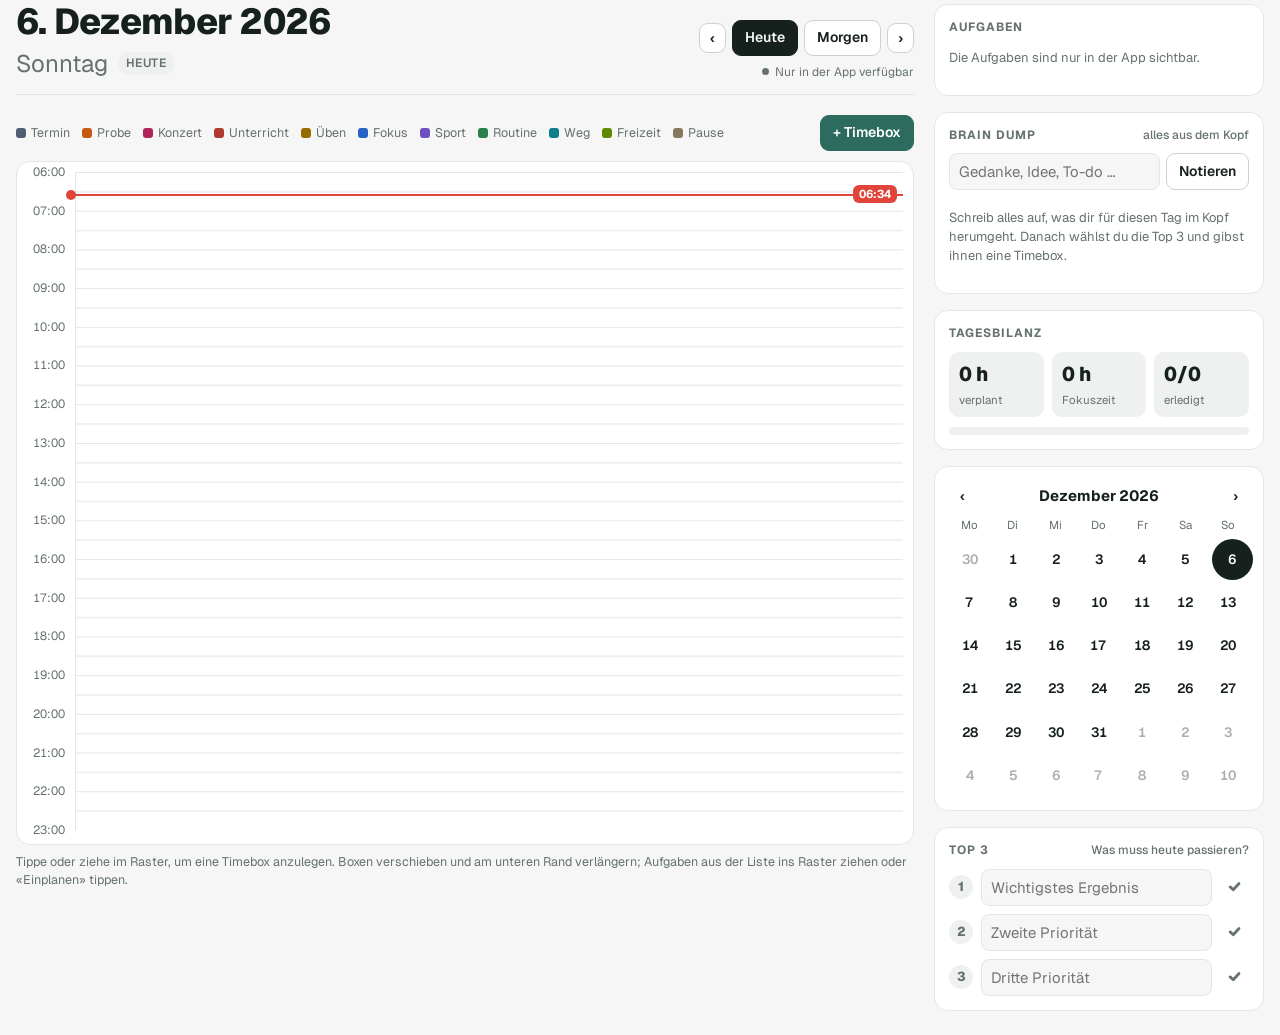
==== commit e76efb4b: "Planer: ganzer Tag ohne Scrollen Co-Authored-By: Claude Opus 5.5 <noreply@anthropic.com>" ====
--- a/planer.html
+++ b/planer.html
@@ -292,9 +292,22 @@
 @media (prefers-color-scheme: dark){:root:not([data-theme="light"]){--bg:#101513;--panel:#161c1a;--panel-2:#1d2522;--line:#24302c;--line-strong:#34413c;--fg:#e5ebe8;--muted:#8d9894;--accent:#7cc0ae;--accent-fg:#101513}}
 body{padding-block:4px 24px}
 .date-big{font-size:clamp(24px,4vw,36px)}
-body.v-brief .plan-bar,body.v-brief #allday,body.v-brief .tl-scroll,body.v-brief #hint,body.v-brief .side{display:none!important}
+body.v-brief .plan-bar,body.v-brief #allday,body.v-brief .tl-scroll,body.v-brief #hint,body.v-brief .side,body.v-brief .prio-slot-mobile{display:none!important}
 body.v-brief .app{grid-template-columns:minmax(0,1fr);grid-template-areas:"head" "plan";max-width:860px}
 body.v-plan #brief{display:none}
+.req{display:flex;flex-wrap:wrap;gap:10px;align-items:center;justify-content:space-between;background:var(--panel);border:1px solid var(--line);border-radius:14px;padding:12px 14px;margin-bottom:14px}
+.req span{flex:1;min-width:200px;font-size:13.5px;color:var(--muted);line-height:1.45}
+.req span b{color:var(--fg);font-weight:600}
+body.embedded{padding-left:0;padding-right:0}
+@media (max-width:640px){
+  body.embedded .brief{border-radius:12px}
+  .brief-head{padding:14px 14px 10px}
+  .brief-body{padding:0 14px 14px}
+  .bitem{flex-wrap:wrap;gap:6px 10px}
+  .bitem .tx{flex:1 1 calc(100% - 60px)}
+  .bitem .acts2{flex-basis:100%;padding-left:52px}
+  .bitem .acts2 .mini-act{padding:4px 0;color:var(--accent)}
+}
 </style>
 
 <div class="app">
@@ -389,6 +402,7 @@
 (() => {
 const VIEW = new URLSearchParams(location.search).get('v') === 'brief' ? 'brief' : 'plan';
 document.body.classList.add('v-' + VIEW);
+if (window.parent !== window) document.body.classList.add('embedded');
 const P = window.parent !== window ? window.parent : null;
 const ST = P && P.Store ? P.Store : null;
 const notify = () => { try { P && P.dispatchEvent(new CustomEvent('store:change', {detail: {from: VIEW}})); } catch(_) {} };
@@ -405,7 +419,8 @@
   {id:'freizeit', label:'Freizeit'},
   {id:'pause', label:'Pause'}
 ];
-const DAY_START = 6*60, DAY_END = 23*60, PPM = 1.2, SNAP = 15;
+const DAY_START = 6*60, DAY_END = 23*60, SNAP = 15;
+let PPM = 1.2; // Pixel pro Minute – wird an die verfügbare Höhe angepasst, damit der ganze Tag sichtbar ist
 const WD = ['Sonntag','Montag','Dienstag','Mittwoch','Donnerstag','Freitag','Samstag'];
 const MON = ['Januar','Februar','März','April','Mai','Juni','Juli','August','September','Oktober','November','Dezember'];
 const CHECK = '<svg viewBox="0 0 12 12" fill="none" stroke="currentColor" stroke-width="2.2" stroke-linecap="round" stroke-linejoin="round"><path d="M2.5 6.3 5 8.6 9.6 3.6"/></svg>';
@@ -425,6 +440,14 @@
 const durTxt = m => m < 60 ? `${m} min` : (m%60 ? `${Math.floor(m/60)} h ${m%60} min` : `${m/60} h`);
 const emptyDay = () => ({boxes:[], prio:[{t:'',d:false},{t:'',d:false},{t:'',d:false}], dump:[]});
 const clone = o => JSON.parse(JSON.stringify(o));
+function durMin(v){
+  if (typeof v === 'number') return v > 0 && v < 600 ? Math.round(v) : null;
+  const x = String(v || '').toLowerCase().split(/[–-]/)[0];
+  const h = x.match(/(\d+(?:[.,]\d+)?)\s*h/), m = x.match(/(\d+)\s*(?:m|min)/), n = x.match(/^\s*(\d+)\s*$/);
+  let t = (h ? parseFloat(h[1].replace(',', '.')) * 60 : 0) + (m ? +m[1] : 0) + (!h && !m && n ? +n[1] : 0);
+  if (h && !m) { const rest = x.split('h')[1]; const r = rest && rest.match(/(\d+)/); if (r) t += +r[1]; }
+  return t > 0 && t < 600 ? Math.round(t / 5) * 5 : null;
+}
 
 // ---------- State ----------
 const S = {
@@ -535,6 +558,16 @@
 // Dokument "brief-YYYY-MM-DD", geschrieben vom geplanten Morgenlauf (Gmail + Todoist + TimeTree)
 const LS_BC = 'tbx-brief-closed';
 let briefClosed = {}; try { briefClosed = JSON.parse(localStorage.getItem(LS_BC) || '{}') || {}; } catch(e) {}
+// Rückverbindung zur Aufgabenliste: erledigte (oder gelöschte) Aufgaben verschwinden aus dem Briefing
+function briefDone(it){
+  if (!ST || !it) return false;
+  if (Array.isArray(it.taskIds) && it.taskIds.length) return it.taskIds.every(id => { const r = ST.recs.get('task:' + id); return !r || r.status === 'done'; });
+  if (it.taskId) { const r = ST.recs.get('task:' + it.taskId); return !r || r.status === 'done'; }
+  const t = String(it.title || '').trim().toLowerCase(); if (!t) return false;
+  let open = false, done = false;
+  for (const [k, v] of ST.recs) if (k.startsWith('task:') && v && String(v.title || '').trim().toLowerCase() === t) { if (v.status === 'done') done = true; else open = true; }
+  return done && !open;
+}
 const briefPlanned = it => day().boxes.some(b => (it.taskId && b.taskId === it.taskId) || b.title.trim().toLowerCase() === String(it.title||'').trim().toLowerCase());
 function briefItem(it, i, src){
   const planned = briefPlanned(it);
@@ -546,13 +579,26 @@
   return `<div class="bitem${planned?' planned':''}" data-src="${src}" data-i="${i}">
     <span class="src${src==='todo'?' td':''}">${src==='mail'?'MAIL':'TODO'}</span>
     <div class="tx"><b>${esc(it.title)}</b><span>${esc(it.detail||'')}</span>${due||links ? `<span>${[due, links].filter(Boolean).join(' · ')}</span>` : ''}</div>
-    <div class="acts2">${planned ? '<span class="ok-tag">eingeplant</span>' : `<button class="mini-act" type="button" data-act="bplan">Einplanen${it.dur ? ' · ' + esc(durTxt(it.dur)) : ''}</button>`}</div>
+    <div class="acts2">${planned ? '<span class="ok-tag">eingeplant</span>' : `<button class="mini-act" type="button" data-act="bplan">Einplanen${durMin(it.dur) ? ' · ' + esc(durTxt(durMin(it.dur))) : ''}</button>`}</div>
   </div>`;
+}
+// Manuell anfordern: Datensatz meta:briefRequest {requestedAt, date, doneAt?}; die geplante Aufgabe «briefing-auf-abruf» prüft alle 15 Min.
+const briefReq = () => (ST && ST.recs.get('meta:briefRequest')) || {};
+const briefPending = r => !!r.requestedAt && (!r.doneAt || r.doneAt < r.requestedAt);
+const hhmm = x => new Date(x).toLocaleTimeString('de-CH', {hour:'2-digit', minute:'2-digit'});
+function reqBar(){
+  if (VIEW !== 'brief' || !ST) return '';
+  const r = briefReq();
+  if (briefPending(r)) return `<div class="req"><span><b>Angefordert um ${hhmm(r.requestedAt)}</b> für ${esc(fmtShort(r.date || S.key))} – Claude erstellt das Briefing in den nächsten 15 Minuten.</span><button class="btn ghost" type="button" id="briefCancel">Abbrechen</button></div>`;
+  const last = r.doneAt && r.status === 'erstellt' ? `Zuletzt auf Anfrage erstellt um ${hhmm(r.doneAt)}.`
+    : r.doneAt && r.status === 'fehlgeschlagen' ? `<b>Letzter Versuch fehlgeschlagen</b> (${hhmm(r.doneAt)})${r.error ? ': ' + esc(r.error) : ''}.`
+    : 'Mails, Kalender und Aufgaben neu auswerten.';
+  return `<div class="req"><span>${last}</span><button class="btn primary" type="button" id="briefReqBtn">Briefing jetzt erstellen</button></div>`;
 }
 function renderBrief(){
   const el = $('brief'), b = S.briefs[S.key];
   if (!b) {
-    el.innerHTML = S.key === todayKey() ? '<p class="note" style="margin:0 0 12px">Das Morgenbriefing für heute ist noch nicht da – es wird werktags früh automatisch erstellt.</p>' : '';
+    el.innerHTML = reqBar() + (S.key === todayKey() ? '<p class="note" style="margin:0 0 12px">Das Morgenbriefing für heute ist noch nicht da – es wird werktags früh automatisch erstellt.</p>' : '');
     return;
   }
   const d = day(), open = VIEW === 'brief' || !(briefClosed[S.key] ?? (d.boxes.length > 0 && !!d.briefApplied));
@@ -571,14 +617,18 @@
           + (moved ? ` ${moved} wegen deiner Änderungen im Raster verschoben.` : '')
           + (skipped ? ` ${skipped} passt heute nicht mehr hinein und bleibt in der Aufgabenliste.` : '')
         : 'Der Vorschlag passt nicht mehr in dein Raster – die Aufgaben bleiben in der Liste.')
-      : 'Der Vorschlag aus dem Briefing ist im Raster.'}</p>
+      : 'Alles aus dem Vorschlag ist eingeplant oder erledigt.'}</p>
     ${ok.length ? '<button class="btn primary" type="button" id="briefApply">Tag so planen</button>' : ''}</div>`;
-  if ((b.mail||[]).length) h += `<div><h3>Aus deinen Mails <small>${b.mail.length} neu in der App</small></h3>${b.mail.map((it,i) => briefItem(it,i,'mail')).join('')}</div>`;
-  if ((b.todo||[]).length) h += `<div><h3>Aus deinen Aufgaben</h3>${b.todo.map((it,i) => briefItem(it,i,'todo')).join('')}</div>`;
+  const openMail = (b.mail||[]).map((it,i) => [it,i]).filter(([it]) => !briefDone(it));
+  const openTodo = (b.todo||[]).map((it,i) => [it,i]).filter(([it]) => !briefDone(it));
+  const gone = (b.mail||[]).length + (b.todo||[]).length - openMail.length - openTodo.length;
+  if (openMail.length) h += `<div><h3>Aus deinen Mails <small>${openMail.length} offen</small></h3>${openMail.map(([it,i]) => briefItem(it,i,'mail')).join('')}</div>`;
+  if (openTodo.length) h += `<div><h3>Aus deinen Aufgaben</h3>${openTodo.map(([it,i]) => briefItem(it,i,'todo')).join('')}</div>`;
+  if (gone) h += `<p class="note" style="margin:0">${gone} ${gone === 1 ? 'Aufgabe' : 'Aufgaben'} aus dem Briefing schon erledigt ✓</p>`;
   if (shared.length) h += `<div><h3>Zuhause & Sarina</h3><div class="pills">${shared.map(e => `<span>${e.ad ? 'ganztägig' : hm(e.s)} <b>${esc(e.t)}</b></span>`).join('')}</div></div>`;
   if ((b.upcoming||[]).length) h += `<div><h3>Demnächst</h3><div class="pills">${b.upcoming.map(u => `<span>${esc(/^\d{4}-\d{2}-\d{2}$/.test(u.d) ? fmtShort(u.d) : u.d)} <b>${esc(u.t)}</b></span>`).join('')}</div></div>`;
   if (b.generatedAt) h += `<div class="brief-meta">Text erstellt ${esc(new Date(b.generatedAt).toLocaleString('de-CH',{weekday:'short',hour:'2-digit',minute:'2-digit'}))} · Tagesteile und Vorschlag folgen deinem Raster</div>`;
-  el.innerHTML = h + '</div></div>';
+  el.innerHTML = reqBar() + h + '</div></div>';
 }
 // Vorschlag an das aktuelle Raster anpassen: belegte Zeiten überspringen, sonst nächste freie Lücke gleicher Länge
 const PLAN_FROM = 7*60 + 30, PLAN_TO = 21*60 + 30;
@@ -586,7 +636,7 @@
   const busy = day().boxes.map(x => [x.start, x.end]), out = [];
   const free = (s, e) => s >= PLAN_FROM && e <= PLAN_TO && !busy.some(([a, z]) => a < e && z > s);
   for (const p of (b.plan || [])) {
-    if (briefPlanned(p) || typeof p.start !== 'number' || typeof p.end !== 'number') continue;
+    if (briefPlanned(p) || briefDone(p) || typeof p.start !== 'number' || typeof p.end !== 'number') continue;
     const len = Math.max(p.end - p.start, SNAP);
     let s = free(p.start, p.start + len) ? p.start : null;
     for (let t = Math.ceil(p.start/SNAP)*SNAP; s == null && t + len <= PLAN_TO; t += SNAP) if (free(t, t + len)) s = t;
@@ -636,11 +686,18 @@
 $('brief').addEventListener('click', e => {
   if (e.target.closest('a')) return;
   if (e.target.id === 'briefApply') { applyBrief(); return; }
+  if (e.target.id === 'briefReqBtn' && ST) {
+    ST.set('meta:briefRequest', {requestedAt: new Date().toISOString(), date: S.key}); notify(); render();
+    toast('Angefordert – das Briefing kommt in den nächsten 15 Minuten'); return;
+  }
+  if (e.target.id === 'briefCancel' && ST) {
+    ST.set('meta:briefRequest', Object.assign({}, briefReq(), {doneAt: new Date().toISOString(), status: 'abgebrochen'})); notify(); render(); return;
+  }
   const pb = e.target.closest('[data-act=bplan]');
   if (pb) {
     const row = pb.closest('.bitem'), b = S.briefs[S.key]; if (!b) return;
     const it = (row.dataset.src === 'mail' ? b.mail : b.todo)[+row.dataset.i]; if (!it) return;
-    planItem(it.title, Object.assign({kind: it.kind || 'fokus', note: it.detail || ''}, it.taskId ? {taskId: it.taskId} : {}), it.dur || 30);
+    planItem(it.title, Object.assign({kind: it.kind || 'fokus', note: it.detail || ''}, it.taskId ? {taskId: it.taskId} : {}), durMin(it.dur) || 30);
     return;
   }
   if (e.target.closest('#briefHead')) {
@@ -690,7 +747,19 @@
   el.hidden = !list.length;
   el.innerHTML = list.length ? '<b>Ganztägig</b>' + list.map(e => `<span>${esc(e.t)}</span>`).join('') : '';
 }
+// Ganzen Tag ohne Scrollen zeigen: Raster füllt die Fensterhöhe, Massstab passt sich an
+function fitDay(){
+  const sc = $('tlScroll'); if (!sc || VIEW !== 'plan') return;
+  const mins = DAY_END - DAY_START, desk = matchMedia('(min-width:900px)').matches;
+  const top = sc.getBoundingClientRect().top + window.scrollY;
+  const hintH = ($('hint') ? $('hint').offsetHeight + 12 : 0);
+  const avail = Math.max(320, window.innerHeight - top - hintH - 8);
+  if (desk) { sc.style.height = avail + 'px'; sc.style.minHeight = '0'; }
+  PPM = Math.max(desk ? 0.45 : 0.6, Math.min(1.2, (avail - 26) / mins));
+}
+let fitT; window.addEventListener('resize', () => { clearTimeout(fitT); fitT = setTimeout(() => { if (!S.dragging && !S.editing) renderGrid(); }, 120); });
 function renderGrid(){
+  fitDay();
   renderAllday();
   const area = $('area'), hours = $('hours');
   const H = (DAY_END - DAY_START) * PPM;
@@ -702,9 +771,9 @@
   const d = day(), L = lanes(d.boxes);
   let html = '';
   for (const b of d.boxes) {
-    const l = L.get(b.id), len = b.end - b.start, short = len < 40;
+    const l = L.get(b.id), len = b.end - b.start, short = len * PPM < 46;
     html += `<div class="box k-${b.kind}${b.done?' done':''}${short?' short':''}" data-id="${b.id}" tabindex="0"
-      style="top:${(b.start-DAY_START)*PPM+1}px;height:${Math.max(len*PPM-2,16)}px;left:calc(${l.i/l.n*100}% + 3px);width:calc(${100/l.n}% - 6px)">
+      style="top:${(b.start-DAY_START)*PPM+1}px;height:${Math.max(len*PPM-2,14)}px;left:calc(${l.i/l.n*100}% + 3px);width:calc(${100/l.n}% - 6px)">
       <div class="row1"><button class="chk" type="button" aria-label="Als erledigt markieren">${CHECK}</button><div class="t">${esc(b.title)||'Ohne Titel'}</div>${b.tt?'<span class="tt" title="Aus TimeTree">TT</span>':''}</div>
       <div class="tm tnum">${hm(b.start)}–${hm(b.end)}${short?'':' · '+durTxt(len)}</div>
       <div class="rzt"></div><div class="rz"></div><button class="x" type="button" aria-label="Timebox löschen" title="Löschen">✕</button></div>`;
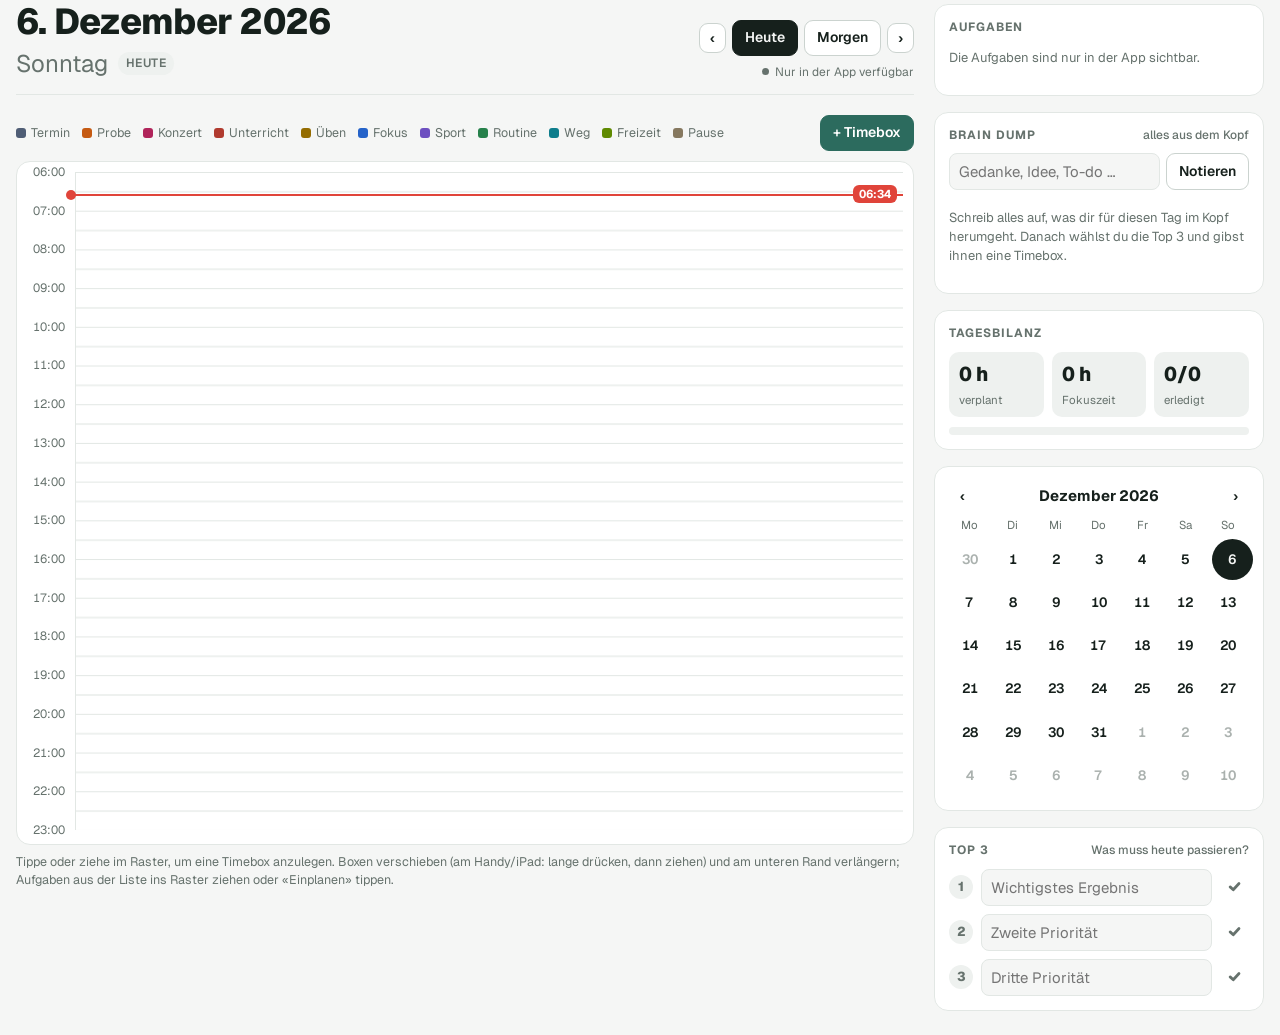
==== commit 9cf8fe4d: "Planer: Boxen per langem Drücken auf Touch verschieben Co-Authored-By: Claude Opus 5.5 <noreply@anth" ====
--- a/planer.html
+++ b/planer.html
@@ -109,12 +109,12 @@
   background-image:linear-gradient(to bottom,var(--line) 1px,transparent 1px),linear-gradient(to bottom,transparent 0,transparent 50%,var(--panel-2) 50%,var(--panel-2) calc(50% + 1px),transparent calc(50% + 1px));
   background-size:100% var(--hour),100% var(--hour);cursor:cell;touch-action:pan-y}
 .area.drop{outline:2px dashed var(--accent);outline-offset:-2px}
-.box{position:absolute;border-radius:7px;padding:4px 8px 4px 11px;overflow:hidden;cursor:grab;user-select:none;
+.box{position:absolute;border-radius:7px;padding:4px 8px 4px 11px;overflow:hidden;cursor:grab;user-select:none;-webkit-user-select:none;-webkit-touch-callout:none;
   background:var(--kbg);color:var(--kc);border:1px solid color-mix(in srgb,var(--kc) 22%,transparent);
   display:flex;flex-direction:column;gap:1px;transition:box-shadow .15s}
 .box::before{content:"";position:absolute;left:3px;top:4px;bottom:4px;width:3px;border-radius:2px;background:var(--kc)}
 .box:hover{box-shadow:0 2px 10px rgba(0,0,0,.12)}
-.box.dragging{cursor:grabbing;box-shadow:var(--shadow);z-index:5;opacity:.95}
+.box.dragging{cursor:grabbing;box-shadow:var(--shadow);z-index:5;opacity:.95;transform:scale(1.02);outline:2px solid var(--kc)}
 .box.k-termin{--kc:var(--k-termin);--kbg:var(--k-termin-bg)}
 .box.k-fokus{--kc:var(--k-fokus);--kbg:var(--k-fokus-bg)}
 .box.k-admin{--kc:var(--k-admin);--kbg:var(--k-admin-bg)}
@@ -345,7 +345,7 @@
         <div class="area" id="area"></div>
       </div>
     </div>
-    <p class="hint" id="hint">Tippe oder ziehe im Raster, um eine Timebox anzulegen. Boxen verschieben und am unteren Rand verlängern; Aufgaben aus der Liste ins Raster ziehen oder «Einplanen» tippen.</p>
+    <p class="hint" id="hint">Tippe oder ziehe im Raster, um eine Timebox anzulegen. Boxen verschieben (am Handy/iPad: lange drücken, dann ziehen) und am unteren Rand verlängern; Aufgaben aus der Liste ins Raster ziehen oder «Einplanen» tippen.</p>
   </section>
 
   <aside class="side">
@@ -940,7 +940,11 @@
 
 // ---------- Grid interaction ----------
 const area = $('area');
-let ptr = null, lastPointerType = 'mouse', suppressClick = false;
+let ptr = null, lastPointerType = 'mouse', suppressClick = false, suppressUntil = 0;
+const lp = {t: null, x: 0, y: 0};   // langes Drücken auf Touch
+// Während eine Box per Touch gezogen wird, nicht scrollen
+area.addEventListener('touchmove', e => { if (ptr && ptr.touch) e.preventDefault(); }, {passive: false});
+area.addEventListener('contextmenu', e => { if (e.target.closest('.box')) e.preventDefault(); });
 const yToMin = clientY => DAY_START + (clientY - area.getBoundingClientRect().top) / PPM;
 
 const findBox = id => day().boxes.find(x => x.id === id);
@@ -948,7 +952,20 @@
   lastPointerType = e.pointerType;
   if (e.button !== 0 || e.target.closest('.chk') || e.target.closest('.x')) return;
   const el = e.target.closest('.box');
-  if (e.pointerType === 'touch') return; // Touch: tippen öffnet den Editor
+  if (e.pointerType === 'touch') {     // Touch: tippen öffnet den Editor, lange drücken (0,35 s) verschiebt
+    clearTimeout(lp.t); lp.t = null;
+    if (!el) return;
+    const b = findBox(el.dataset.id); if (!b) return;
+    const mode = e.target.classList.contains('rz') ? 'resize' : e.target.classList.contains('rzt') ? 'resizeTop' : 'move';
+    lp.x = e.clientX; lp.y = e.clientY;
+    lp.t = setTimeout(() => {
+      lp.t = null;
+      ptr = {mode, el, id: b.id, y0: lp.y, s0: b.start, e0: b.end, moved: true, touch: true, ns: b.start, ne: b.end};
+      S.dragging = true; el.classList.add('dragging');
+      try { navigator.vibrate && navigator.vibrate(15); } catch(_) {}
+    }, 350);
+    return;
+  }
   if (el) {
     const b = findBox(el.dataset.id); if (!b) return;
     const mode = e.target.classList.contains('rz') ? 'resize' : e.target.classList.contains('rzt') ? 'resizeTop' : 'move';
@@ -961,6 +978,7 @@
   e.preventDefault();
 });
 area.addEventListener('pointermove', e => {
+  if (lp.t && Math.hypot(e.clientX - lp.x, e.clientY - lp.y) > 8) { clearTimeout(lp.t); lp.t = null; }
   if (!ptr) return;
   const dy = e.clientY - ptr.y0;
   if (!ptr.moved && Math.abs(dy) < 5) return;
@@ -985,10 +1003,12 @@
   else { const tm = el.querySelector('.tm'); if (tm) tm.textContent = `${hm(ptr.ns)}–${hm(ptr.ne)}`; }
 });
 function endPtr(e, cancel){
+  clearTimeout(lp.t); lp.t = null;
   if (!ptr) return;
   const p = ptr; ptr = null; S.dragging = false;
   if (p.sel) p.sel.remove();
   suppressClick = true; setTimeout(() => { suppressClick = false; }, 0);
+  if (p.touch) { suppressUntil = Date.now() + 500; if (p.ns === p.s0 && p.ne === p.e0) { render(); return; } }
   if (cancel) { render(); return; }
   if (p.mode === 'create') {
     const st = p.moved ? p.ns : p.m0, en = p.moved ? p.ne : Math.min(p.m0 + 30, DAY_END);
@@ -1004,7 +1024,7 @@
 area.addEventListener('pointerup', e => endPtr(e, false));
 area.addEventListener('pointercancel', e => endPtr(e, true));
 area.addEventListener('click', e => {
-  if (suppressClick) return;
+  if (suppressClick || Date.now() < suppressUntil) return;
   const el = e.target.closest('.box');
   if (e.target.closest('.x') && el) { deleteBox(el.dataset.id); return; }
   if (e.target.closest('.chk') && el) { const b = findBox(el.dataset.id); if (b) { b.done = !b.done; touch(); render(); } return; }
